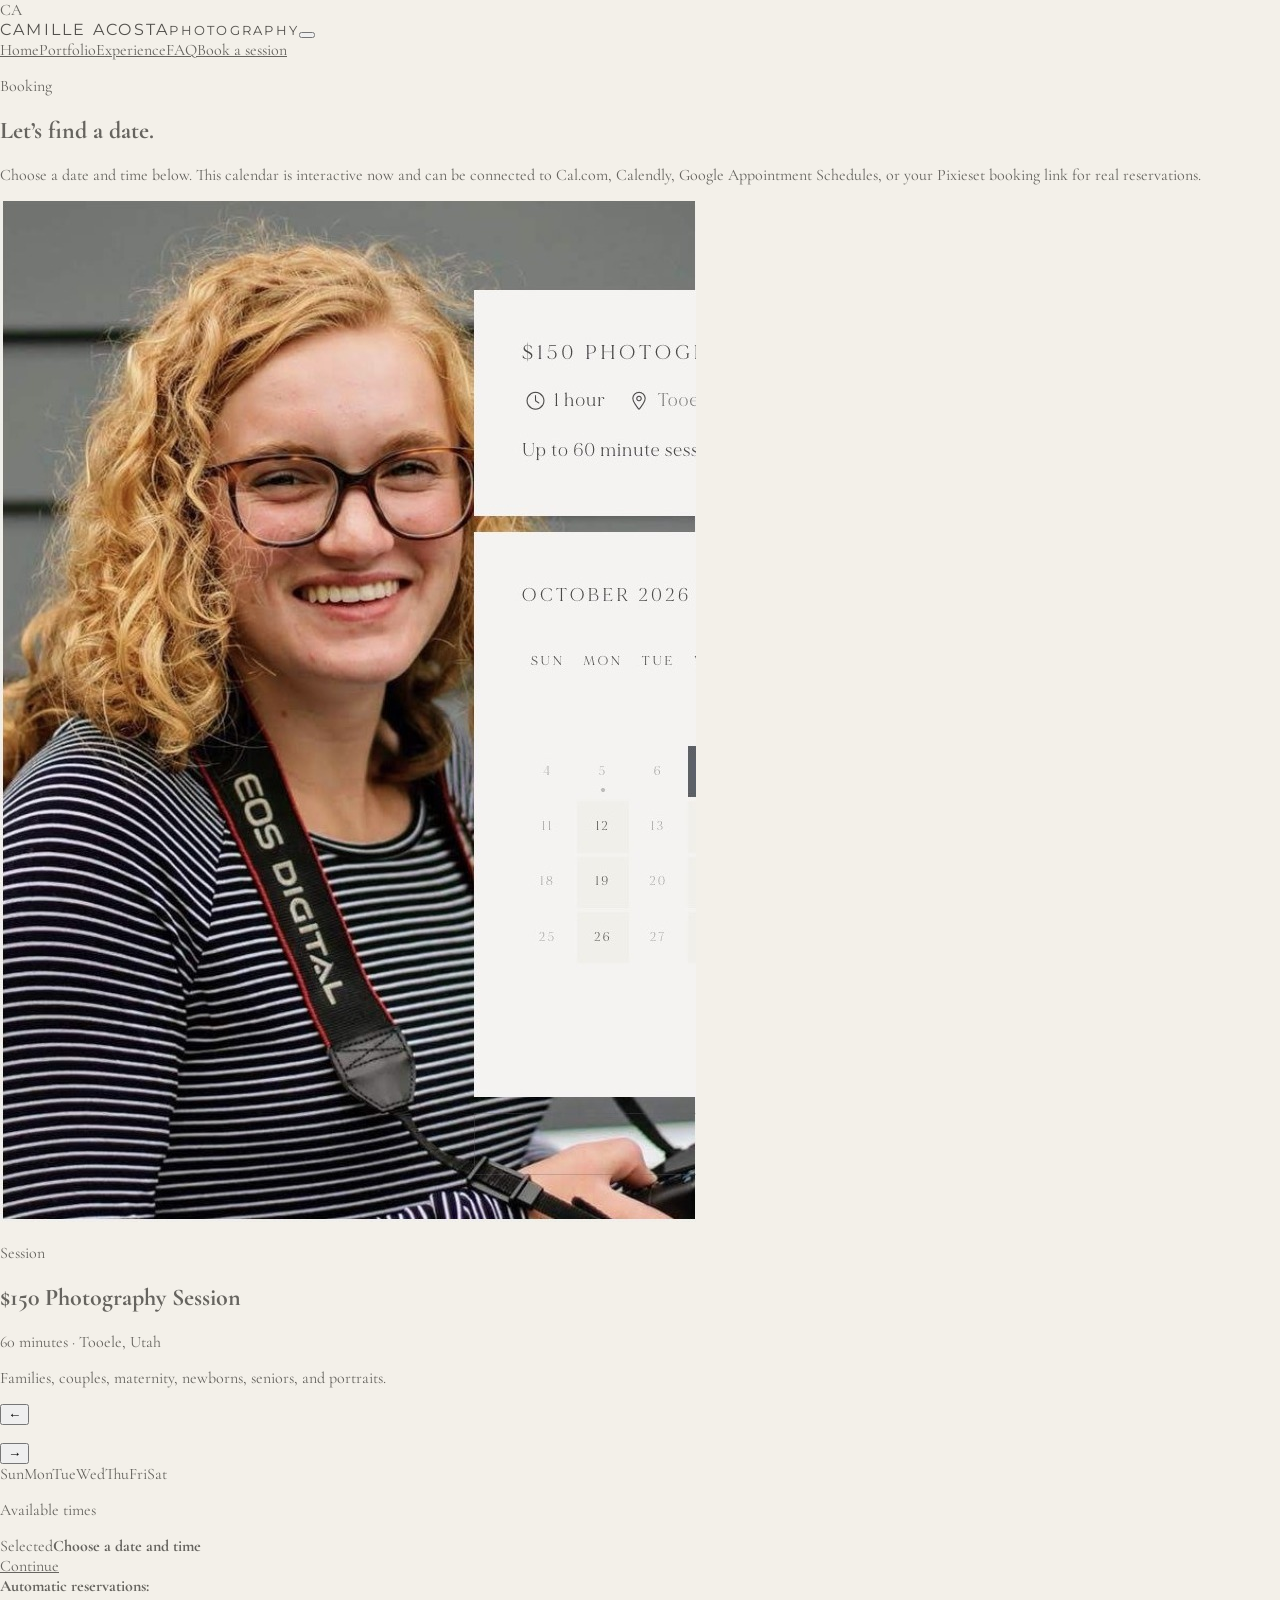
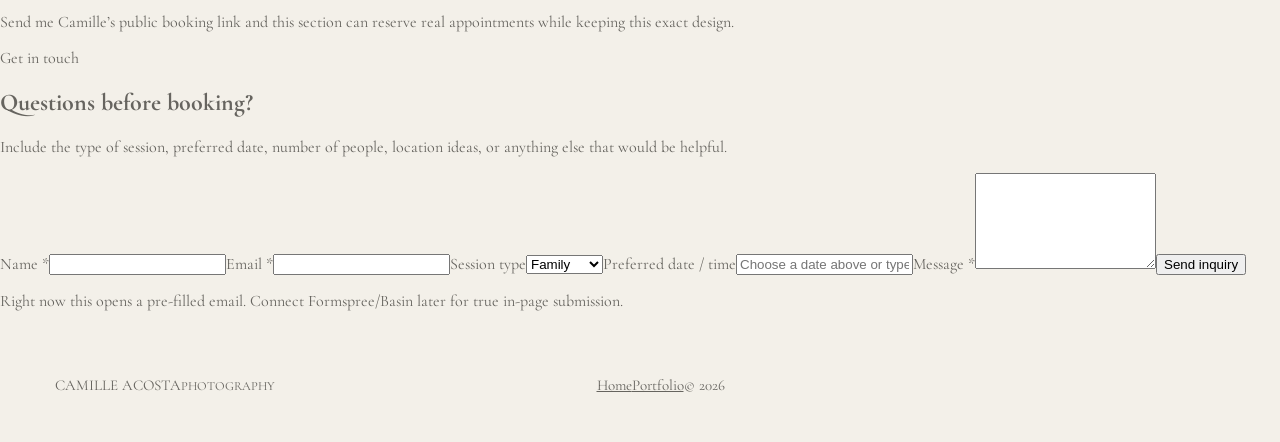
==== booking.html @ e85b81f2 "Add files via upload" ====
<!doctype html><html lang="en"><head><meta charset="utf-8"><meta name="viewport" content="width=device-width,initial-scale=1"><title>Book a Session | Camille Acosta Photography</title><link rel="preconnect" href="https://fonts.googleapis.com"><link rel="preconnect" href="https://fonts.gstatic.com" crossorigin><link href="https://fonts.googleapis.com/css2?family=Cormorant+Garamond:wght@400;500;600&family=Montserrat:wght@300;400;500&display=swap" rel="stylesheet"><link rel="stylesheet" href="styles.css"></head><body><div class="loader"><div>CA</div></div><header class="header"><a class="brand" href="index.html">CAMILLE ACOSTA<small>PHOTOGRAPHY</small></a><button class="menu"><i></i><i></i></button><nav><a href="index.html">Home</a><a href="portfolio.html">Portfolio</a><a href="index.html#experience">Experience</a><a href="index.html#faq">FAQ</a><a class="book-link active" href="booking.html">Book a session</a></nav></header>
<main><section class="booking-head section"><div class="reveal"><p class="eyebrow">Booking</p><h1>Let’s find a date.</h1><p class="lede">Choose a date and time below. This calendar is interactive now and can be connected to Cal.com, Calendly, Google Appointment Schedules, or your Pixieset booking link for real reservations.</p></div><img loading="lazy" decoding="async" class="reveal" src="assets/camille-portrait.jpg" alt="Camille Acosta"></section>
<section class="booking section"><aside class="session reveal"><p class="eyebrow">Session</p><h2>$150 Photography Session</h2><p class="mini">60 minutes · Tooele, Utah</p><p>Families, couples, maternity, newborns, seniors, and portraits.</p></aside><div class="calendar reveal"><div class="cal-head"><button id="prevMonth">←</button><h3 id="monthLabel"></h3><button id="nextMonth">→</button></div><div class="week"><span>Sun</span><span>Mon</span><span>Tue</span><span>Wed</span><span>Thu</span><span>Fri</span><span>Sat</span></div><div id="calendarGrid" class="days"></div><div class="times"><p class="eyebrow">Available times</p><div id="timeButtons"></div></div><div class="selection"><span>Selected</span><strong id="selectedDateText">Choose a date and time</strong></div><a id="requestButton" class="btn dark disabled" href="#contact">Continue</a><div class="calendar-note"><strong>Automatic reservations:</strong><p>Send me Camille’s public booking link and this section can reserve real appointments while keeping this exact design.</p></div></div></section>
<section id="contact" class="contact section"><div class="contact-copy reveal"><p class="eyebrow">Get in touch</p><h2>Questions before booking?</h2><p>Include the type of session, preferred date, number of people, location ideas, or anything else that would be helpful.</p></div><form id="contactForm" class="contact-form reveal"><label>Name *</label><input name="name" required><label>Email *</label><input type="email" name="email" required><label>Session type</label><select name="session"><option>Family</option><option>Couples</option><option>Maternity</option><option>Newborn</option><option>Senior</option><option>Portrait</option><option>Other</option></select><label>Preferred date / time</label><input id="preferredDate" name="preferred-date" placeholder="Choose a date above or type one here"><label>Message *</label><textarea name="message" rows="6" required></textarea><button class="btn dark" type="submit">Send inquiry</button><p class="form-note">Right now this opens a pre-filled email. Connect Formspree/Basin later for true in-page submission.</p></form></section></main><footer><div>CAMILLE ACOSTA<small>PHOTOGRAPHY</small></div><div><a href="index.html">Home</a><a href="portfolio.html">Portfolio</a></div><div>© 2026</div></footer><script src="script.js"></script></body></html>
---- styles.css ----
:root{
  --cream:#f3f0e9;
  --paper:#f6f3ed;
  --text:#66645f;
  --dark:#55534f;
  --line:#d5d1c8;
  --accent:#6d6e6f;
}
*{box-sizing:border-box}
html{scroll-behavior:smooth}
body{
  margin:0;
  background:var(--cream);
  color:var(--text);
  font-family:"Cormorant Garamond", Georgia, serif;
  font-weight:400;
}
a{color:inherit}
.brand-header{
  height:135px;
  display:flex;
  align-items:flex-start;
  justify-content:center;
  padding-top:30px;
  background:var(--cream);
}
.brand{
  text-align:center;
  color:#53514d;
  text-decoration:none;
  font-family:"Montserrat", sans-serif;
  font-weight:400;
  letter-spacing:.14em;
  font-size:16px;
  line-height:1.16;
}
.hero{
  min-height:1080px;
  padding:8px 30px 90px;
  text-align:center;
}
.hero-copy h1{
  margin:0;
  color:#595854;
  font-size:60px;
  line-height:.98;
  letter-spacing:.025em;
  font-weight:400;
}
.location{
  margin:43px 0 72px;
  font-family:"Montserrat", sans-serif;
  font-size:12px;
  letter-spacing:.28em;
}
.photo-collage{
  width:min(1400px,94vw);
  height:520px;
  margin:0 auto;
  display:grid;
  grid-template-columns: .72fr 1.22fr 1.44fr 1.22fr .72fr;
  gap:14px;
  align-items:center;
}
.photo-collage img{
  width:100%;
  display:block;
  object-fit:cover;
}
.g1,.g7{height:255px}
.g4{height:520px}
.stack{
  display:grid;
  gap:14px;
}
.stack img{height:245px}
.s2 img:first-child{height:175px}
.s2 img:last-child{height:315px}
.intro-text{
  width:min(850px,86vw);
  margin:58px auto 0;
  font-size:19px;
  line-height:1.45;
}
.booking-section{
  min-height:920px;
  display:flex;
  align-items:center;
  justify-content:center;
  padding:90px 40px;
}
.booking-wrap{
  position:relative;
  width:min(1390px,94vw);
  min-height:760px;
}
.portrait{
  width:445px;
  height:720px;
  object-fit:cover;
  display:block;
}
.booking-panel{
  position:absolute;
  left:392px;
  top:80px;
  width:min(880px,calc(100% - 370px));
}
.session-card,.calendar-card{
  background:rgba(248,246,241,.97);
  border:1px solid rgba(213,209,200,.45);
}
.session-card{
  padding:28px 44px 24px;
  margin-bottom:14px;
}
.session-card h2{
  margin:0 0 17px;
  font-size:21px;
  font-family:"Montserrat", sans-serif;
  font-weight:300;
  letter-spacing:.16em;
  color:#76736d;
}
.meta{
  display:flex;
  gap:26px;
  font-size:14px;
}
.session-card p{
  font-size:17px;
  margin:20px 0 0;
}
.calendar-card{
  padding:35px 28px 15px;
}
.calendar-head{
  display:grid;
  grid-template-columns:1fr auto 1.35fr;
  align-items:center;
  gap:25px;
  padding:0 12px 26px;
  font-family:"Montserrat", sans-serif;
  letter-spacing:.15em;
  font-size:14px;
}
.calendar-body{
  display:grid;
  grid-template-columns:1.12fr .9fr;
  gap:36px;
  padding:0 12px 22px;
}
.weekday-row,.days{
  display:grid;
  grid-template-columns:repeat(7,1fr);
  text-align:center;
}
.weekday-row{
  font-family:"Montserrat", sans-serif;
  font-size:9px;
  letter-spacing:.12em;
  margin-bottom:10px;
}
.days button{
  height:43px;
  border:0;
  background:transparent;
  color:#8d8a84;
  font-family:inherit;
}
.days button.selected{
  background:#737474;
  color:white;
}
.times label{
  font-family:"Montserrat",sans-serif;
  font-size:9px;
  display:block;
  margin:2px 0 14px;
}
.time-buttons{display:flex;gap:12px;flex-wrap:wrap}
.time-buttons button,.continue{
  background:transparent;
  border:1px solid #d0cdc6;
  color:#77736e;
  height:44px;
  padding:0 22px;
  font-family:"Montserrat",sans-serif;
  font-size:10px;
  letter-spacing:.08em;
}
.time-buttons button.active{
  border-color:#737474;
  background:#737474;
  color:white;
}
.request{
  text-align:center;
  margin:8px 0 30px;
  font-size:14px;
}
.request a{text-decoration:none}
.continue{
  width:100%;
  height:54px;
  letter-spacing:.15em;
}
.faq-section{
  padding:90px 40px 120px;
}
.faq-section h2{
  text-align:center;
  font-size:35px;
  font-weight:400;
  margin:0 0 70px;
  color:#5e5b56;
}
.accordion{
  width:min(1060px,88vw);
  margin:auto;
  border:1px solid #cbc8c0;
}
details{border-bottom:1px solid #cbc8c0}
details:last-child{border-bottom:none}
summary{
  list-style:none;
  cursor:pointer;
  padding:24px 8px;
  font-family:"Montserrat",sans-serif;
  letter-spacing:.18em;
  font-size:16px;
  color:#6b6964;
  position:relative;
}
summary::-webkit-details-marker{display:none}
summary:after{
  content:"⌄";
  position:absolute;
  right:14px;
  top:21px;
  font-size:16px;
  letter-spacing:0;
}
details[open] summary:after{content:"⌃"}
details p{
  margin:-8px 8px 28px;
  max-width:990px;
  line-height:1.6;
  font-size:17px;
}
.contact-section{
  min-height:775px;
  display:grid;
  place-items:center;
  padding:70px 20px;
  background:
    linear-gradient(rgba(248,247,244,.45),rgba(248,247,244,.45)),
    url("assets/silk-bg.jpg") center/cover no-repeat;
}
.contact-card{
  width:min(810px,86vw);
  background:rgba(244,241,234,.96);
  padding:58px 105px 46px;
}
.contact-card h2{
  margin:0 0 38px;
  text-align:center;
  font-size:35px;
  font-weight:400;
}
.contact-card form{
  border:1px solid #cbc8c0;
  padding:35px 34px 28px;
  text-align:center;
}
.contact-card label{
  display:block;
  font-family:"Montserrat",sans-serif;
  font-size:9px;
  letter-spacing:.20em;
  margin-bottom:12px;
}
.contact-card input,.contact-card textarea{
  width:100%;
  border:0;
  border-bottom:1px solid #d1cec7;
  background:transparent;
  margin-bottom:37px;
  font:inherit;
  color:var(--dark);
  outline:none;
}
.contact-card textarea{resize:vertical}
.contact-card button{
  background:transparent;
  border:1px solid #8a8781;
  padding:16px 35px;
  font-family:"Montserrat",sans-serif;
  font-size:10px;
  letter-spacing:.18em;
  color:#686560;
}
footer{
  height:115px;
  display:grid;
  grid-template-columns:1fr auto 1fr;
  align-items:center;
  padding:0 55px;
  font-size:15px;
}
.socials{display:flex;gap:26px}
.socials a{text-decoration:none;font-family:Arial,sans-serif;font-size:14px}
.top{justify-self:end;text-decoration:none;font-size:30px}
@media(max-width:900px){
  .brand-header{height:110px}
  .hero{min-height:auto;padding-bottom:70px}
  .hero-copy h1{font-size:42px}
  .location{margin:30px 0 45px}
  .photo-collage{
    height:auto;
    grid-template-columns:repeat(2,1fr);
    gap:10px;
  }
  .photo-collage .g4{grid-row:span 2;height:510px}
  .g1,.g7{height:220px}
  .stack img,.s2 img:first-child,.s2 img:last-child{height:220px}
  .booking-section{padding:50px 18px}
  .booking-wrap{min-height:auto}
  .portrait{width:100%;height:620px}
  .booking-panel{
    position:relative;
    left:auto;top:auto;
    width:94%;
    margin:-80px auto 0;
  }
  .calendar-head{grid-template-columns:1fr auto}
  .calendar-head span:last-child{grid-column:1/-1}
  .calendar-body{grid-template-columns:1fr}
  .contact-card{padding:40px 24px}
}
@media(max-width:560px){
  .hero-copy h1{font-size:34px}
  .photo-collage{grid-template-columns:1fr 1fr}
  .photo-collage .g4{height:420px}
  .intro-text{font-size:17px}
  .portrait{height:520px}
  .booking-panel{width:100%;margin-top:-35px}
  .session-card{padding:24px}
  .calendar-card{padding:26px 15px 15px}
  .calendar-head{font-size:11px;gap:10px}
  summary{font-size:12px}
  .contact-card form{padding:25px 20px}
  footer{padding:0 20px;font-size:12px}
}
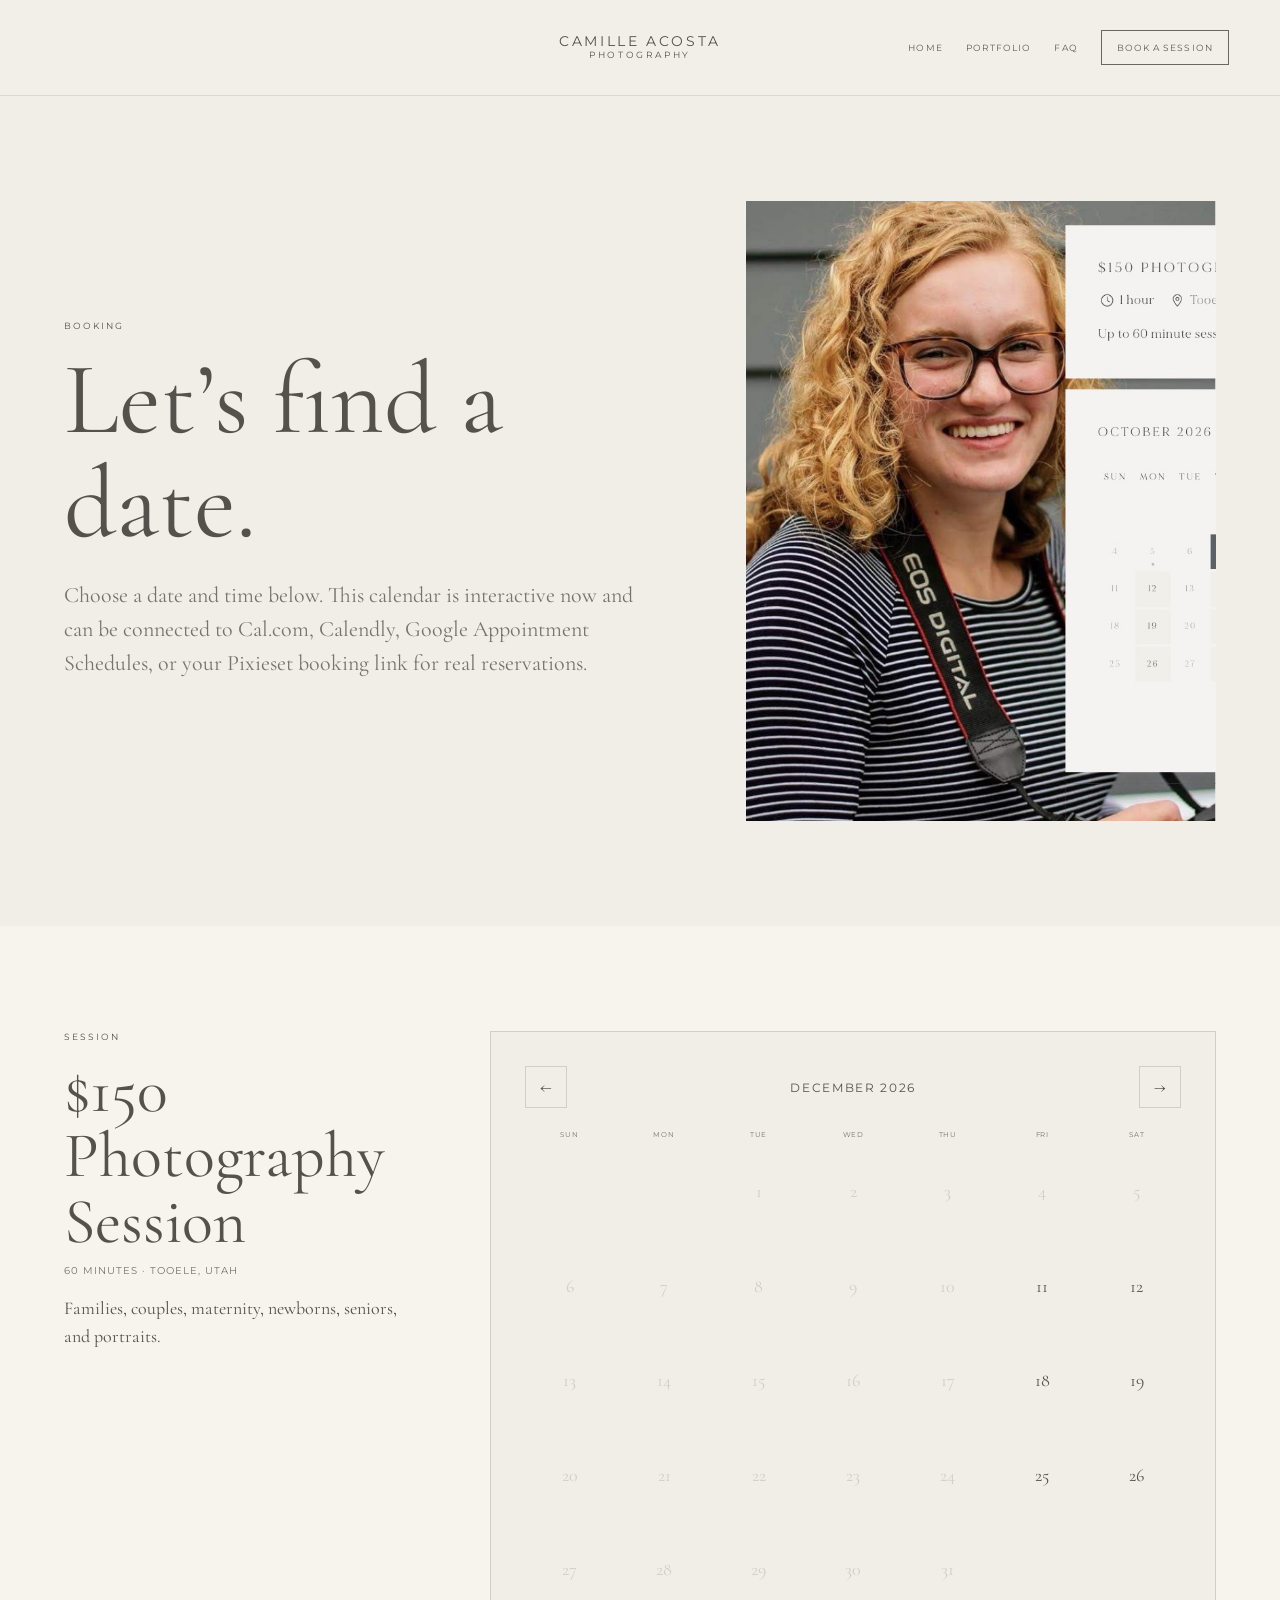
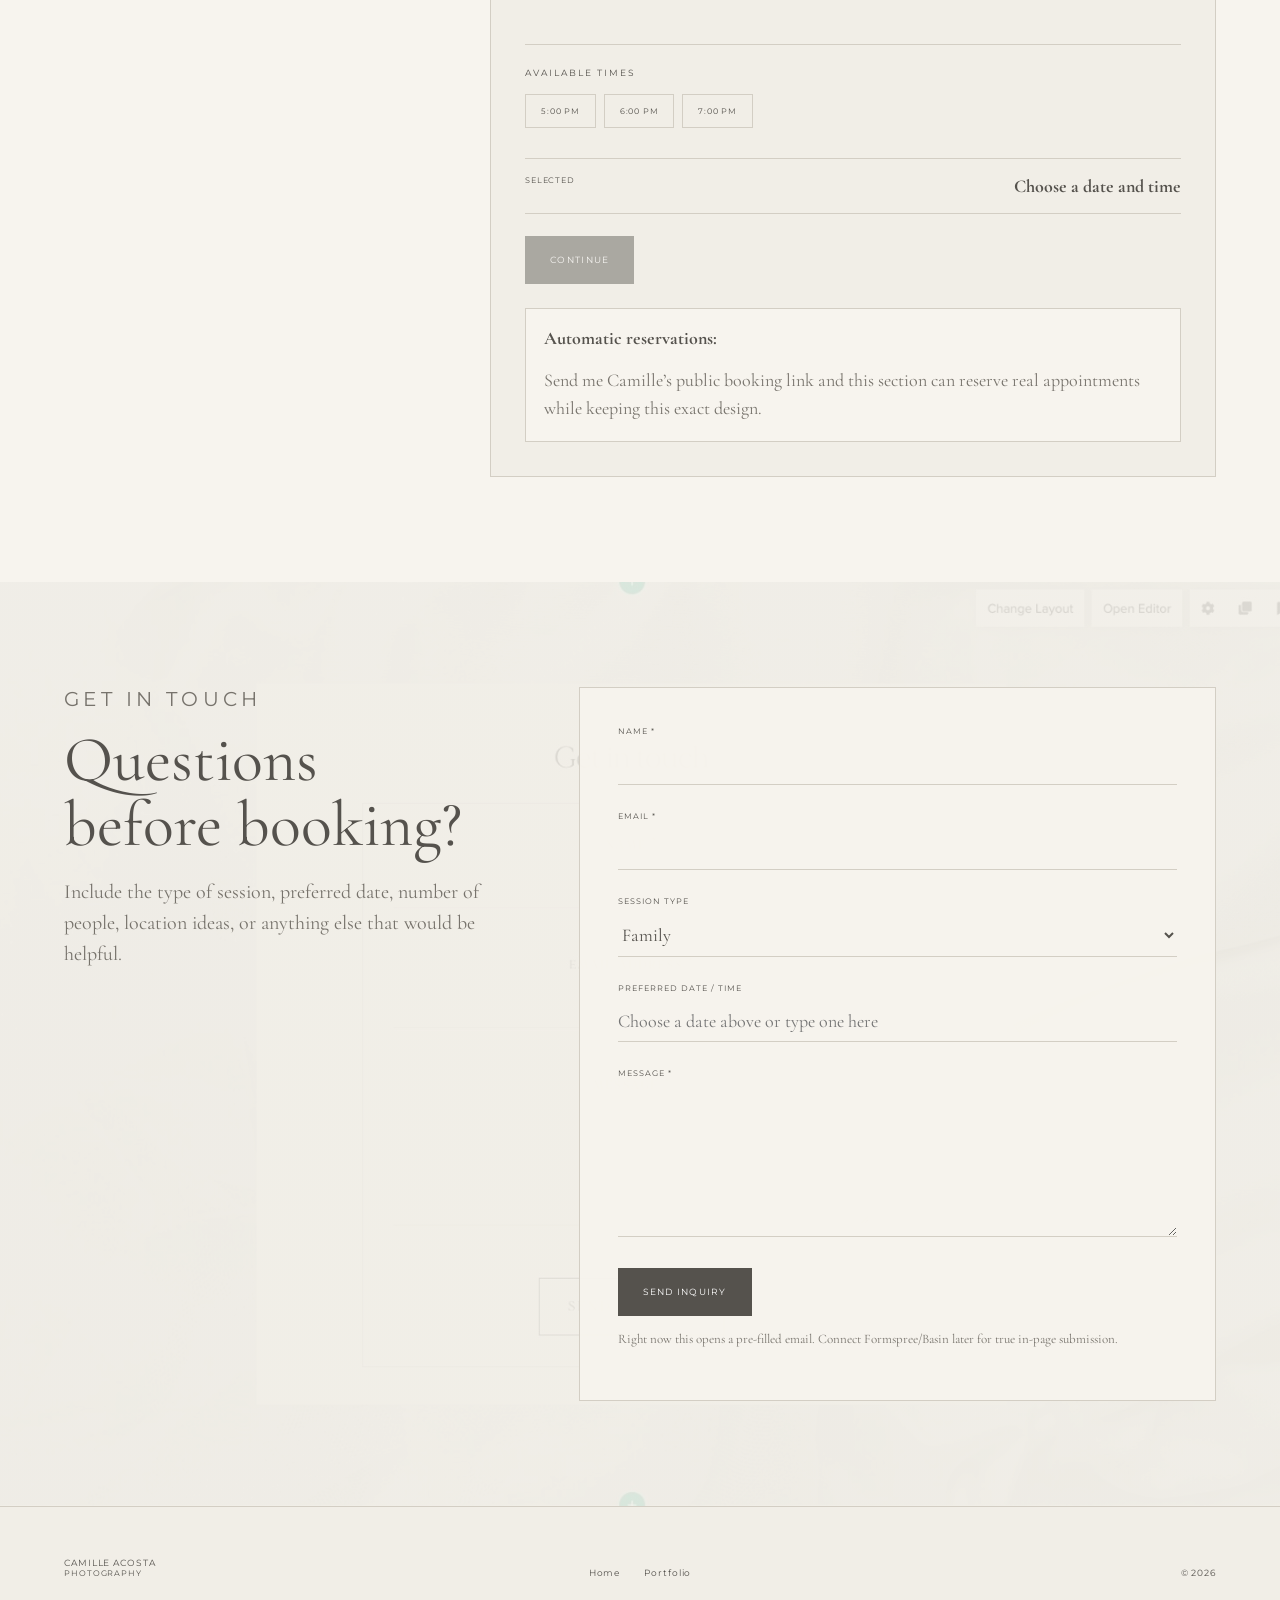
==== commit 69297b08: "Add files via upload" ====
--- a/booking.html
+++ b/booking.html
@@ -1,4 +1,20 @@
-<!doctype html><html lang="en"><head><meta charset="utf-8"><meta name="viewport" content="width=device-width,initial-scale=1"><title>Book a Session | Camille Acosta Photography</title><link rel="preconnect" href="https://fonts.googleapis.com"><link rel="preconnect" href="https://fonts.gstatic.com" crossorigin><link href="https://fonts.googleapis.com/css2?family=Cormorant+Garamond:wght@400;500;600&family=Montserrat:wght@300;400;500&display=swap" rel="stylesheet"><link rel="stylesheet" href="styles.css"></head><body><div class="loader"><div>CA</div></div><header class="header"><a class="brand" href="index.html">CAMILLE ACOSTA<small>PHOTOGRAPHY</small></a><button class="menu"><i></i><i></i></button><nav><a href="index.html">Home</a><a href="portfolio.html">Portfolio</a><a href="index.html#experience">Experience</a><a href="index.html#faq">FAQ</a><a class="book-link active" href="booking.html">Book a session</a></nav></header>
+<!doctype html><html lang="en"><head><meta charset="utf-8"><meta name="viewport" content="width=device-width, initial-scale=1, viewport-fit=cover"><title>Book a Session | Camille Acosta Photography</title><link rel="preconnect" href="https://fonts.googleapis.com"><link rel="preconnect" href="https://fonts.gstatic.com" crossorigin><link href="https://fonts.googleapis.com/css2?family=Cormorant+Garamond:wght@400;500;600&family=Montserrat:wght@300;400;500&display=swap" rel="stylesheet"><link rel="stylesheet" href="site-v2.css"></head><body></div><header class="unified-header">
+  <a class="unified-brand" href="index.html">
+    <span>CAMILLE ACOSTA</span>
+    <small>PHOTOGRAPHY</small>
+  </a>
+
+  <button class="unified-menu" type="button" aria-label="Open navigation" aria-expanded="false">
+    <span></span><span></span><span></span>
+  </button>
+
+  <nav class="unified-nav" aria-label="Main navigation">
+    <a href="index.html" data-page="home">Home</a>
+    <a href="portfolio.html" data-page="portfolio">Portfolio</a>
+    <a href="index.html#faq">FAQ</a>
+    <a href="booking.html" data-page="booking" class="unified-book">Book a Session</a>
+  </nav>
+</header>
 <main><section class="booking-head section"><div class="reveal"><p class="eyebrow">Booking</p><h1>Let’s find a date.</h1><p class="lede">Choose a date and time below. This calendar is interactive now and can be connected to Cal.com, Calendly, Google Appointment Schedules, or your Pixieset booking link for real reservations.</p></div><img loading="lazy" decoding="async" class="reveal" src="assets/camille-portrait.jpg" alt="Camille Acosta"></section>
 <section class="booking section"><aside class="session reveal"><p class="eyebrow">Session</p><h2>$150 Photography Session</h2><p class="mini">60 minutes · Tooele, Utah</p><p>Families, couples, maternity, newborns, seniors, and portraits.</p></aside><div class="calendar reveal"><div class="cal-head"><button id="prevMonth">←</button><h3 id="monthLabel"></h3><button id="nextMonth">→</button></div><div class="week"><span>Sun</span><span>Mon</span><span>Tue</span><span>Wed</span><span>Thu</span><span>Fri</span><span>Sat</span></div><div id="calendarGrid" class="days"></div><div class="times"><p class="eyebrow">Available times</p><div id="timeButtons"></div></div><div class="selection"><span>Selected</span><strong id="selectedDateText">Choose a date and time</strong></div><a id="requestButton" class="btn dark disabled" href="#contact">Continue</a><div class="calendar-note"><strong>Automatic reservations:</strong><p>Send me Camille’s public booking link and this section can reserve real appointments while keeping this exact design.</p></div></div></section>
-<section id="contact" class="contact section"><div class="contact-copy reveal"><p class="eyebrow">Get in touch</p><h2>Questions before booking?</h2><p>Include the type of session, preferred date, number of people, location ideas, or anything else that would be helpful.</p></div><form id="contactForm" class="contact-form reveal"><label>Name *</label><input name="name" required><label>Email *</label><input type="email" name="email" required><label>Session type</label><select name="session"><option>Family</option><option>Couples</option><option>Maternity</option><option>Newborn</option><option>Senior</option><option>Portrait</option><option>Other</option></select><label>Preferred date / time</label><input id="preferredDate" name="preferred-date" placeholder="Choose a date above or type one here"><label>Message *</label><textarea name="message" rows="6" required></textarea><button class="btn dark" type="submit">Send inquiry</button><p class="form-note">Right now this opens a pre-filled email. Connect Formspree/Basin later for true in-page submission.</p></form></section></main><footer><div>CAMILLE ACOSTA<small>PHOTOGRAPHY</small></div><div><a href="index.html">Home</a><a href="portfolio.html">Portfolio</a></div><div>© 2026</div></footer><script src="script.js"></script></body></html>
+<section id="contact" class="contact section"><div class="contact-copy reveal"><p class="eyebrow">Get in touch</p><h2>Questions before booking?</h2><p>Include the type of session, preferred date, number of people, location ideas, or anything else that would be helpful.</p></div><form id="contactForm" class="contact-form reveal"><label>Name *</label><input name="name" required><label>Email *</label><input type="email" name="email" required><label>Session type</label><select name="session"><option>Family</option><option>Couples</option><option>Maternity</option><option>Newborn</option><option>Senior</option><option>Portrait</option><option>Other</option></select><label>Preferred date / time</label><input id="preferredDate" name="preferred-date" placeholder="Choose a date above or type one here"><label>Message *</label><textarea name="message" rows="6" required></textarea><button class="btn dark" type="submit">Send inquiry</button><p class="form-note">Right now this opens a pre-filled email. Connect Formspree/Basin later for true in-page submission.</p></form></section></main><footer><div>CAMILLE ACOSTA<small>PHOTOGRAPHY</small></div><div><a href="index.html">Home</a><a href="portfolio.html">Portfolio</a></div><div>© 2026</div></footer><script src="site-v2.js"></script></body></html>
--- a/site-v2.css
+++ b/site-v2.css
@@ -0,0 +1,1847 @@
+:root{--cream:#f1eee7;--paper:#f7f4ee;--ink:#55524d;--muted:#77736c;--line:#d3cec4;--dark:#3f3c37;--white:#fffdf9}*{box-sizing:border-box}html{scroll-behavior:smooth}body{margin:0;background:var(--cream);color:var(--ink);font-family:"Cormorant Garamond",serif;font-size:18px;overflow-x:hidden}a{color:inherit}img{display:block;width:100%}button,input,textarea,select{font:inherit;color:inherit}.loader{position:fixed;inset:0;z-index:9999;display:grid;place-items:center;background:var(--cream);transition:.55s}.loader.hide{opacity:0;visibility:hidden}.loader div{width:74px;height:74px;border:1px solid var(--ink);border-radius:50%;display:grid;place-items:center;font:12px Montserrat;letter-spacing:.15em;animation:pulse 1.3s infinite}@keyframes pulse{50%{transform:scale(1.08);opacity:.4}}.header{position:sticky;top:0;z-index:100;height:100px;display:flex;align-items:center;justify-content:space-between;padding:0 clamp(20px,5vw,76px);background:rgba(241,238,231,.88);backdrop-filter:blur(18px);border-bottom:1px solid rgba(211,206,196,.55);transition:.3s}.header.scrolled{height:80px;background:rgba(247,244,238,.96)}.brand{display:flex;flex-direction:column;text-decoration:none;font:13px Montserrat;letter-spacing:.14em}.brand small{font-size:9px}.header nav{display:flex;gap:28px;align-items:center;font:10px Montserrat;letter-spacing:.1em;text-transform:uppercase}.header nav a{text-decoration:none;position:relative}.header nav a:not(.book-link):after{content:"";position:absolute;left:0;right:100%;bottom:-7px;height:1px;background:var(--ink);transition:.3s}.header nav a:hover:after,.header nav a.active:after{right:0}.book-link{border:1px solid var(--ink);padding:12px 16px}.book-link:hover{background:var(--ink);color:white}.menu{display:none;border:0;background:none;width:42px;height:42px;position:relative}.menu i{position:absolute;left:8px;width:26px;height:1px;background:var(--ink);transition:.3s}.menu i:first-child{top:16px}.menu i:last-child{top:25px}.menu.open i:first-child{transform:translateY(4.5px) rotate(45deg)}.menu.open i:last-child{transform:translateY(-4.5px) rotate(-45deg)}.section{padding:105px clamp(20px,5vw,76px)}.eyebrow{font:9px Montserrat;letter-spacing:.22em;text-transform:uppercase;margin:0 0 16px}h1,h2,h3{font-weight:400;line-height:1.02;margin:0}h1{font-size:clamp(4rem,8vw,8rem)}h2{font-size:clamp(2.7rem,5vw,4.8rem)}h3{font-size:1.7rem}p{line-height:1.55}.lede{font-size:22px;color:var(--muted);max-width:670px}.btn{display:inline-flex;min-height:48px;padding:0 24px;align-items:center;justify-content:center;border:1px solid var(--ink);background:transparent;text-decoration:none;font:9px Montserrat;letter-spacing:.14em;text-transform:uppercase;cursor:pointer;transition:.25s}.btn.dark{background:var(--ink);color:white}.btn:hover{transform:translateY(-2px);box-shadow:0 12px 28px rgba(40,35,30,.1)}.arrow-link{font:10px Montserrat;letter-spacing:.1em;text-transform:uppercase;text-decoration:none}.actions{display:flex;gap:24px;align-items:center;flex-wrap:wrap}.center{text-align:center}.hero{min-height:calc(100vh - 100px);display:grid;grid-template-columns:.9fr 1.1fr;gap:4vw;align-items:center}.hero-copy h1{font-size:clamp(4rem,7vw,8.2rem);line-height:.9}.hero-copy .lede{margin:26px 0 34px}.collage{height:660px;position:relative}.collage figure{position:absolute;margin:0;overflow:hidden;box-shadow:0 20px 60px rgba(45,40,35,.12)}.collage img{height:100%;object-fit:cover;transition:.7s}.collage figure:hover img{transform:scale(1.04)}.c1{width:28%;height:38%;left:0;top:36%}.c2{width:31%;height:47%;left:23%;top:6%}.c3{width:34%;height:68%;left:46%;top:17%}.c4{width:29%;height:34%;right:0;top:2%}.c5{width:28%;height:40%;right:0;bottom:0}.ticker{overflow:hidden;border-block:1px solid var(--line);padding:17px 0}.ticker div{display:flex;width:max-content;animation:scroll 26s linear infinite;font:9px Montserrat;letter-spacing:.2em}.ticker span{padding-right:30px}@keyframes scroll{to{transform:translateX(-50%)}}.about{display:grid;grid-template-columns:.45fr 1fr .9fr;gap:6vw;align-items:start}.about-kicker{font:9px Montserrat;letter-spacing:.18em;text-transform:uppercase;margin-top:12px}.about-copy p{font-size:21px;color:var(--muted)}.about-photo{position:relative}.about-photo img{height:650px;object-fit:cover}.about-photo span{position:absolute;right:-20px;bottom:26px;background:var(--paper);border:1px solid var(--line);padding:16px 20px;font:8px Montserrat;line-height:1.7;letter-spacing:.11em;text-transform:uppercase}.heading{max-width:800px;margin-bottom:50px}.work-grid{display:grid;grid-template-columns:1.3fr .7fr;grid-template-rows:320px 320px;gap:16px}.tile{position:relative;overflow:hidden}.tile.big{grid-row:1/3}.tile img{height:100%;object-fit:cover;transition:.7s}.tile:hover img{transform:scale(1.04)}.tile b{position:absolute;left:20px;bottom:18px;color:white;font-weight:400;font-size:24px;text-shadow:0 2px 10px #000}.experience{background:var(--paper)}.steps{display:grid;grid-template-columns:repeat(4,1fr);border-block:1px solid var(--line)}.steps article{padding:34px 28px;border-right:1px solid var(--line)}.steps article:last-child{border-right:0}.steps span{font:8px Montserrat;letter-spacing:.12em}.steps h3{margin:34px 0 14px}.steps p{font-size:16px;color:var(--muted)}.price{display:grid;grid-template-columns:1fr 1fr;gap:7vw;align-items:center}.price-photo img{height:700px;object-fit:cover}.price-copy{max-width:560px}.mini{font:10px Montserrat;letter-spacing:.1em;text-transform:uppercase;color:var(--muted)}.price ul{list-style:none;padding:0;margin:30px 0;border-top:1px solid var(--line)}.price li{padding:14px 0;border-bottom:1px solid var(--line)}.quotes{background:var(--dark);color:white}.slider{display:grid;grid-template-columns:auto 1fr auto;gap:24px;align-items:center;max-width:1050px;margin:auto}.slider button{width:46px;height:46px;border:1px solid #ffffff66;background:none;color:white;border-radius:50%;cursor:pointer}.quote{display:none;text-align:center;margin:0;font-size:clamp(2rem,4vw,3.8rem);line-height:1.08}.quote.active{display:block;animation:fade .4s}.quote cite{display:block;margin-top:24px;font:8px Montserrat;letter-spacing:.15em;text-transform:uppercase;font-style:normal}@keyframes fade{from{opacity:0;transform:translateY(8px)}}.accordion{max-width:1050px;margin:auto;border-top:1px solid var(--line)}details{border-bottom:1px solid var(--line)}summary{list-style:none;padding:24px 0;display:flex;justify-content:space-between;cursor:pointer;font:11px Montserrat;letter-spacing:.12em;text-transform:uppercase}summary::-webkit-details-marker{display:none}summary b{font-size:20px;font-weight:300;transition:.25s}details[open] summary b{transform:rotate(45deg)}details p{max-width:800px;color:var(--muted);margin:0 0 26px}.cta{text-align:center}.cta .actions{justify-content:center;margin-top:30px}footer{display:grid;grid-template-columns:1fr auto 1fr;gap:30px;align-items:end;padding:50px clamp(20px,5vw,76px);border-top:1px solid var(--line);font:9px Montserrat;letter-spacing:.1em}footer>div:first-child{display:flex;flex-direction:column}footer small{font-size:8px}footer>div:nth-child(2){display:flex;gap:24px}footer a{text-decoration:none}footer>div:last-child{text-align:right}.portfolio-head{padding-top:130px;padding-bottom:55px}.portfolio-head h1{max-width:980px}.filters{display:flex;gap:10px;padding:0 clamp(20px,5vw,76px) 16px}.filter{border:1px solid var(--line);background:transparent;padding:10px 15px;font:8px Montserrat;letter-spacing:.12em;text-transform:uppercase;cursor:pointer}.filter.active,.filter:hover{background:var(--ink);color:white}.gallery{padding-top:16px;display:grid;grid-template-columns:repeat(4,1fr);grid-auto-rows:230px;gap:14px}.gallery-item{padding:0;border:0;background:none;overflow:hidden;cursor:zoom-in}.gallery-item img{height:100%;object-fit:cover;transition:.6s}.gallery-item:hover img{transform:scale(1.04)}.gallery-item.tall{grid-row:span 2}.gallery-item.wide{grid-column:span 2}.gallery-item.hidden{display:none}.lightbox{position:fixed;inset:0;z-index:999;background:#161412f2;display:none;align-items:center;justify-content:center}.lightbox.open{display:flex}.lightbox img{max-width:84vw;max-height:84vh;width:auto}.lightbox button{position:absolute;border:0;background:none;color:white;font-size:32px;cursor:pointer}.close{right:28px;top:22px}.lbprev{left:28px}.lbnext{right:28px}.booking-head{display:grid;grid-template-columns:1fr .8fr;gap:7vw;align-items:center}.booking-head img{height:620px;object-fit:cover}.booking{display:grid;grid-template-columns:.65fr 1.35fr;gap:6vw;background:var(--paper);align-items:start}.session{position:sticky;top:110px}.calendar{background:var(--cream);border:1px solid var(--line);padding:34px}.cal-head{display:flex;justify-content:space-between;align-items:center;margin-bottom:22px}.cal-head button{width:42px;height:42px;border:1px solid var(--line);background:none;cursor:pointer}.cal-head h3{font:12px Montserrat;letter-spacing:.14em;text-transform:uppercase}.week,.days{display:grid;grid-template-columns:repeat(7,1fr);gap:6px}.week span{text-align:center;font:7px Montserrat;letter-spacing:.1em;text-transform:uppercase;color:var(--muted)}.days{margin-top:8px}.day{aspect-ratio:1;border:1px solid transparent;background:none;cursor:pointer}.day:hover:not(.muted){border-color:var(--ink)}.day.muted{opacity:.2;cursor:default}.day.selected{background:var(--ink);color:white}.times{margin-top:30px;padding-top:22px;border-top:1px solid var(--line)}.time-btn{border:1px solid var(--line);background:none;padding:11px 15px;margin:0 8px 8px 0;font:8px Montserrat;letter-spacing:.1em;cursor:pointer}.time-btn.active{background:var(--ink);color:white}.selection{display:flex;justify-content:space-between;gap:20px;border-block:1px solid var(--line);padding:16px 0;margin:22px 0}.selection span{font:8px Montserrat;letter-spacing:.1em;text-transform:uppercase}.disabled{opacity:.45;pointer-events:none}.calendar-note{margin-top:24px;padding:18px;background:var(--paper);border:1px solid var(--line)}.calendar-note p{color:var(--muted);margin-bottom:0}.contact{display:grid;grid-template-columns:.8fr 1.2fr;gap:7vw;background:linear-gradient(#f1eee7dd,#f1eee7dd),url("assets/silk-bg.jpg") center/cover}.contact-copy p{font-size:20px;color:var(--muted)}.contact-form{background:#f7f4eef2;border:1px solid var(--line);padding:38px}.contact-form label{display:block;font:8px Montserrat;letter-spacing:.13em;text-transform:uppercase;margin-bottom:8px}.contact-form input,.contact-form textarea,.contact-form select{width:100%;border:0;border-bottom:1px solid var(--line);background:transparent;padding:9px 0;margin-bottom:26px;outline:none}.form-note{font-size:13px;color:var(--muted)}.reveal{opacity:0;transform:translateY(24px);transition:.8s}.reveal.visible{opacity:1;transform:none}@media(max-width:950px){.menu{display:block;z-index:120}.header nav{position:fixed;inset:0;z-index:110;background:var(--cream);flex-direction:column;justify-content:center;transform:translateY(-105%);transition:.4s;font-size:13px}.header nav.open{transform:none}.hero{grid-template-columns:1fr}.collage{height:570px}.about{grid-template-columns:1fr 1fr}.about-kicker{grid-column:1/-1}.steps{grid-template-columns:1fr 1fr}.steps article:nth-child(2){border-right:0}.steps article:nth-child(-n+2){border-bottom:1px solid var(--line)}.price,.booking-head,.booking,.contact{grid-template-columns:1fr}.session{position:static}.price-photo img,.booking-head img{height:540px}.gallery{grid-template-columns:repeat(2,1fr)}}@media(max-width:620px){.section{padding:75px 18px}.header{height:80px}.hero-copy h1{font-size:3.9rem}.collage{height:450px}.c1{width:40%;height:34%}.c2{width:43%;height:42%}.c3{width:44%;height:54%;left:38%}.c4{width:35%;height:28%}.c5{width:35%;height:31%}.about{grid-template-columns:1fr}.about-photo img{height:500px}.work-grid{grid-template-columns:1fr;grid-template-rows:380px 260px 260px}.tile.big{grid-row:auto}.steps{grid-template-columns:1fr}.steps article{border-right:0;border-bottom:1px solid var(--line)}.slider{grid-template-columns:1fr}.slider button{display:none}footer{grid-template-columns:1fr;text-align:center}footer>div:nth-child(2){justify-content:center}footer>div:last-child{text-align:center}.filters{overflow:auto}.gallery{grid-template-columns:1fr;grid-auto-rows:340px}.gallery-item.tall,.gallery-item.wide{grid-row:auto;grid-column:auto}.calendar{padding:22px 12px}.week,.days{gap:2px}.selection{flex-direction:column}.contact-form{padding:26px 18px}}
+
+
+/* =========================================================
+   ULTIMATE MOBILE / TABLET PASS
+   ========================================================= */
+
+:root{
+  --safe-bottom: env(safe-area-inset-bottom, 0px);
+  --safe-top: env(safe-area-inset-top, 0px);
+}
+
+/* Better touch behavior */
+a, button, summary, .gallery-item, .photo-card, .filter, .time-btn, .day {
+  -webkit-tap-highlight-color: transparent;
+  touch-action: manipulation;
+}
+
+/* Prevent accidental tiny text scaling on iOS */
+html{
+  -webkit-text-size-adjust: 100%;
+}
+
+/* Mobile sticky booking CTA */
+.mobile-book-cta{
+  display:none;
+}
+
+/* Lightbox quality-of-life */
+.lightbox{
+  overscroll-behavior: contain;
+  touch-action: pan-y;
+}
+.lightbox img{
+  user-select:none;
+  -webkit-user-drag:none;
+}
+.lightbox-counter{
+  position:absolute;
+  left:50%;
+  bottom:calc(22px + var(--safe-bottom));
+  transform:translateX(-50%);
+  color:white;
+  font-family:"Montserrat",sans-serif;
+  font-size:9px;
+  letter-spacing:.14em;
+  text-transform:uppercase;
+  opacity:.8;
+}
+.lightbox-hint{
+  position:absolute;
+  left:50%;
+  top:24px;
+  transform:translateX(-50%);
+  color:white;
+  font-family:"Montserrat",sans-serif;
+  font-size:8px;
+  letter-spacing:.15em;
+  text-transform:uppercase;
+  opacity:.6;
+}
+
+/* Make interactive elements easier to hit */
+@media (pointer: coarse){
+  .button,
+  .nav-button,
+  .filter,
+  .time-btn,
+  .calendar-toolbar button,
+  .slider-arrow{
+    min-height:48px;
+  }
+
+  .nav-links a{
+    padding:10px 4px;
+  }
+
+  .accordion summary{
+    min-height:62px;
+  }
+
+  .day{
+    min-height:44px;
+  }
+}
+
+/* Tablet refinements */
+@media (max-width: 1100px){
+  .site-header{
+    padding-left:26px;
+    padding-right:26px;
+  }
+
+  .hero{
+    gap:26px;
+  }
+
+  .hero-sub{
+    font-size:20px;
+  }
+
+  .section{
+    padding-left:28px;
+    padding-right:28px;
+  }
+}
+
+/* Phones */
+@media (max-width: 700px){
+
+  body{
+    padding-bottom:calc(74px + var(--safe-bottom));
+  }
+
+  .site-header{
+    padding-top:var(--safe-top);
+    height:calc(76px + var(--safe-top));
+    padding-left:18px;
+    padding-right:18px;
+  }
+
+  .site-header.scrolled{
+    height:calc(70px + var(--safe-top));
+  }
+
+  .brand span{font-size:12px}
+  .brand small{font-size:8px}
+
+  .menu-toggle{
+    width:48px;
+    height:48px;
+  }
+
+  .nav-links{
+    padding:calc(90px + var(--safe-top)) 24px calc(110px + var(--safe-bottom));
+    gap:20px;
+    overflow-y:auto;
+  }
+
+  .nav-links a{
+    font-size:15px;
+    min-height:48px;
+    display:flex;
+    align-items:center;
+    justify-content:center;
+  }
+
+  .nav-button{
+    width:min(320px, 86vw);
+  }
+
+  .section{
+    padding:70px 18px;
+  }
+
+  .hero{
+    padding-top:32px;
+    padding-bottom:85px;
+    min-height:auto;
+  }
+
+  .hero-copy h1{
+    font-size:clamp(3.3rem, 16vw, 5rem);
+    line-height:.92;
+  }
+
+  .hero-sub{
+    font-size:18px;
+    line-height:1.45;
+    margin-top:22px;
+  }
+
+  .hero-actions{
+    display:grid;
+    grid-template-columns:1fr;
+    gap:14px;
+  }
+
+  .hero-actions .button,
+  .hero-actions .text-link{
+    width:100%;
+    justify-content:center;
+    min-height:52px;
+  }
+
+  .hero-collage{
+    height:520px;
+    margin-top:20px;
+  }
+
+  .photo-card{
+    border-radius:2px;
+  }
+
+  .photo-card figcaption{
+    font-size:8px;
+    padding:6px 8px;
+    left:10px;
+    bottom:10px;
+  }
+
+  .scroll-hint{
+    display:none;
+  }
+
+  .intro-copy p,
+  .portfolio-hero p:last-child,
+  .booking-intro p:last-child,
+  .contact-copy>p{
+    font-size:18px;
+  }
+
+  .intro-portrait img{
+    height:auto;
+    aspect-ratio:4/5;
+    object-fit:cover;
+  }
+
+  .floating-note{
+    position:relative;
+    right:auto;
+    bottom:auto;
+    margin:-24px 14px 0 auto;
+    width:calc(100% - 28px);
+    z-index:2;
+  }
+
+  .featured-grid{
+    gap:12px;
+  }
+
+  .feature-tile{
+    min-height:280px;
+  }
+
+  .feature-tile.large{
+    min-height:420px;
+  }
+
+  .tile-overlay{
+    padding:72px 18px 18px;
+    gap:12px;
+  }
+
+  .tile-overlay strong{
+    font-size:18px;
+  }
+
+  .steps{
+    border-bottom:0;
+  }
+
+  .step{
+    padding:28px 6px 30px;
+  }
+
+  .pricing-photo img,
+  .booking-image img{
+    height:auto;
+    aspect-ratio:4/5;
+    object-fit:cover;
+  }
+
+  .pricing-copy .button,
+  .cta-actions .button,
+  .portfolio-cta .button{
+    width:100%;
+    min-height:52px;
+  }
+
+  .testimonial p{
+    font-size:2.25rem;
+  }
+
+  .testimonial-slider{
+    padding-bottom:10px;
+  }
+
+  .slider-arrow{
+    display:flex;
+    position:static;
+    width:52px;
+    height:52px;
+    align-items:center;
+    justify-content:center;
+  }
+
+  .testimonial-slider{
+    grid-template-columns:52px 1fr 52px;
+    gap:10px;
+  }
+
+  .accordion summary{
+    padding:22px 0;
+    gap:14px;
+    line-height:1.35;
+  }
+
+  .accordion details p{
+    font-size:17px;
+    padding-right:6px;
+  }
+
+  /* Gallery: avoid awkward crops on phones */
+  .masonry-gallery{
+    display:block;
+    padding-left:14px;
+    padding-right:14px;
+  }
+
+  .gallery-item{
+    display:block;
+    width:100%;
+    margin:0 0 14px;
+    overflow:hidden;
+    background:#e9e5dd;
+  }
+
+  .gallery-item img{
+    width:100%;
+    height:auto;
+    max-height:none;
+    object-fit:contain;
+  }
+
+  .portfolio-controls{
+    position:sticky;
+    top:calc(70px + var(--safe-top));
+    z-index:40;
+    background:rgba(241,238,231,.96);
+    backdrop-filter:blur(12px);
+    padding-top:12px;
+    padding-bottom:12px;
+    border-top:1px solid var(--line);
+    border-bottom:1px solid var(--line);
+  }
+
+  .filter{
+    flex:0 0 auto;
+    min-height:44px;
+    padding:0 18px;
+  }
+
+  .lightbox{
+    padding:
+      calc(62px + var(--safe-top))
+      14px
+      calc(72px + var(--safe-bottom));
+  }
+
+  .lightbox img{
+    max-width:100%;
+    max-height:calc(100vh - 160px - var(--safe-top) - var(--safe-bottom));
+    object-fit:contain;
+  }
+
+  .lightbox-close{
+    top:calc(12px + var(--safe-top));
+    right:12px;
+    width:52px;
+    height:52px;
+    display:grid;
+    place-items:center;
+    font-size:36px;
+  }
+
+  .lightbox-prev,
+  .lightbox-next{
+    top:50%;
+    transform:translateY(-50%);
+    width:48px;
+    height:60px;
+    background:rgba(0,0,0,.18)!important;
+    border-radius:999px;
+    font-size:24px!important;
+  }
+
+  .lightbox-prev{left:8px}
+  .lightbox-next{right:8px}
+
+  .booking-interface{
+    padding-top:55px;
+  }
+
+  .session-summary{
+    margin-bottom:10px;
+  }
+
+  .calendar-app{
+    padding:22px 12px;
+    border-left:0;
+    border-right:0;
+    margin-left:-18px;
+    margin-right:-18px;
+  }
+
+  .calendar-toolbar h3{
+    font-size:12px;
+  }
+
+  .calendar-toolbar button{
+    width:48px;
+    height:48px;
+  }
+
+  .weekday-head span{
+    font-size:7px;
+  }
+
+  .day{
+    aspect-ratio:auto;
+    height:46px;
+    font-size:16px;
+  }
+
+  .time-buttons{
+    display:grid;
+    grid-template-columns:repeat(2, minmax(0,1fr));
+  }
+
+  .time-btn{
+    width:100%;
+    padding:0 10px;
+    min-height:48px;
+  }
+
+  .selection-summary{
+    font-size:16px;
+  }
+
+  .contact{
+    background:
+      linear-gradient(rgba(241,238,231,.92),rgba(241,238,231,.92)),
+      url("assets/silk-bg.jpg") center/cover;
+  }
+
+  .contact-form{
+    margin-left:-4px;
+    margin-right:-4px;
+  }
+
+  .contact-form input,
+  .contact-form textarea,
+  .contact-form select{
+    font-size:16px; /* prevents iOS zoom on focus */
+    min-height:46px;
+  }
+
+  .contact-form textarea{
+    min-height:140px;
+  }
+
+  /* persistent mobile booking */
+  .mobile-book-cta{
+    display:flex;
+    position:fixed;
+    z-index:500;
+    left:12px;
+    right:12px;
+    bottom:calc(10px + var(--safe-bottom));
+    min-height:54px;
+    align-items:center;
+    justify-content:center;
+    background:var(--dark);
+    color:white;
+    text-decoration:none;
+    font-family:"Montserrat",sans-serif;
+    font-size:10px;
+    letter-spacing:.16em;
+    text-transform:uppercase;
+    box-shadow:0 16px 42px rgba(30,28,24,.28);
+  }
+
+  footer{
+    padding-bottom:35px;
+  }
+}
+
+/* Very narrow devices */
+@media (max-width: 390px){
+  .hero-copy h1{font-size:3.15rem}
+  .hero-collage{height:450px}
+  .section{padding-left:15px;padding-right:15px}
+  .testimonial-slider{grid-template-columns:44px 1fr 44px}
+  .testimonial p{font-size:1.95rem}
+  .time-buttons{grid-template-columns:1fr}
+}
+
+/* Landscape phones */
+@media (max-height: 520px) and (orientation: landscape){
+  .nav-links{
+    justify-content:flex-start;
+    padding-top:90px;
+  }
+  .nav-links a{
+    min-height:40px;
+  }
+  .lightbox img{
+    max-height:72vh;
+  }
+}
+
+/* Accessibility / performance */
+@media (prefers-reduced-motion: reduce){
+  *,
+  *::before,
+  *::after{
+    animation-duration:.01ms!important;
+    animation-iteration-count:1!important;
+    scroll-behavior:auto!important;
+    transition-duration:.01ms!important;
+  }
+  .reveal{
+    opacity:1!important;
+    transform:none!important;
+  }
+}
+
+/* Touch devices don't need hover-only visual dependencies */
+@media (hover:none){
+  .photo-card:hover img,
+  .feature-tile:hover img,
+  .gallery-item:hover img{
+    transform:none;
+  }
+}
+
+
+/* =========================================================
+   SIMPLE PIXIESET-INSPIRED HOME
+   Applies only to index.html via body.simple-home
+   ========================================================= */
+
+.simple-home{
+  background:#f2efe8;
+  color:#66635d;
+  padding-bottom:0;
+}
+
+.simple-home .mobile-book-cta,
+.simple-home .page-loader,
+.simple-home .site-header{
+  display:none!important;
+}
+
+.simple-header{
+  min-height:132px;
+  display:grid;
+  grid-template-columns:1fr auto 1fr;
+  align-items:start;
+  padding:28px clamp(22px,4vw,60px) 20px;
+  position:relative;
+}
+
+.simple-brand{
+  grid-column:2;
+  text-align:center;
+  text-decoration:none;
+  font-family:"Montserrat",sans-serif;
+  font-size:15px;
+  line-height:1.18;
+  letter-spacing:.145em;
+  color:#55524d;
+}
+
+.simple-nav{
+  grid-column:3;
+  justify-self:end;
+  align-self:start;
+  display:flex;
+  gap:22px;
+  font-family:"Montserrat",sans-serif;
+  font-size:9px;
+  letter-spacing:.12em;
+  text-transform:uppercase;
+}
+
+.simple-nav a{
+  text-decoration:none;
+}
+
+.simple-menu-toggle{
+  display:none;
+}
+
+.simple-hero{
+  padding:8px 24px 100px;
+  text-align:center;
+}
+
+.simple-title h1{
+  font-family:"Cormorant Garamond",serif;
+  font-size:clamp(44px,5vw,68px);
+  font-weight:400;
+  line-height:.98;
+  letter-spacing:.018em;
+  color:#595651;
+  margin:0;
+}
+
+.simple-title p{
+  margin:40px 0 66px;
+  font-family:"Montserrat",sans-serif;
+  font-size:10px;
+  letter-spacing:.28em;
+  color:#6c6861;
+}
+
+.pixie-collage{
+  width:min(1420px,94vw);
+  height:520px;
+  margin:0 auto;
+  display:grid;
+  grid-template-columns:.72fr 1.16fr 1.43fr 1.16fr .72fr;
+  gap:14px;
+  align-items:center;
+}
+
+.pixie-photo{
+  border:0;
+  padding:0;
+  margin:0;
+  background:none;
+  cursor:zoom-in;
+  overflow:hidden;
+  height:245px;
+}
+
+.pixie-photo img{
+  width:100%;
+  height:100%;
+  object-fit:cover;
+  display:block;
+  transition:transform .55s ease;
+}
+
+.pixie-photo:hover img{
+  transform:scale(1.025);
+}
+
+.pixie-photo.edge{
+  height:252px;
+}
+
+.pixie-photo.center-photo{
+  height:520px;
+}
+
+.pixie-stack{
+  display:grid;
+  gap:14px;
+}
+
+.pixie-stack .pixie-photo{
+  height:245px;
+}
+
+.pixie-stack .short{
+  height:160px;
+}
+
+.pixie-stack:last-of-type .pixie-photo:last-child{
+  height:330px;
+}
+
+.simple-intro{
+  width:min(850px,84vw);
+  margin:58px auto 0;
+}
+
+.simple-intro p{
+  font-size:19px;
+  line-height:1.45;
+  margin:0;
+}
+
+.simple-actions{
+  margin-top:25px;
+  display:flex;
+  justify-content:center;
+  gap:17px;
+  align-items:center;
+  font-family:"Montserrat",sans-serif;
+  font-size:9px;
+  letter-spacing:.16em;
+}
+
+.simple-actions a{
+  text-decoration:none;
+  border-bottom:1px solid transparent;
+  padding-bottom:3px;
+  transition:.2s;
+}
+
+.simple-actions a:hover{
+  border-color:#6b6862;
+}
+
+.simple-faq{
+  padding:110px 24px 125px;
+}
+
+.simple-faq h2,
+.simple-contact h2{
+  text-align:center;
+  font-size:38px;
+  font-weight:400;
+  margin:0 0 66px;
+}
+
+.simple-accordion{
+  width:min(1060px,88vw);
+  margin:auto;
+  border:1px solid #cbc7be;
+}
+
+.simple-accordion details{
+  border-bottom:1px solid #cbc7be;
+}
+
+.simple-accordion details:last-child{
+  border-bottom:0;
+}
+
+.simple-accordion summary{
+  list-style:none;
+  cursor:pointer;
+  padding:23px 12px;
+  display:flex;
+  justify-content:space-between;
+  gap:20px;
+  font-family:"Montserrat",sans-serif;
+  font-size:14px;
+  letter-spacing:.18em;
+  color:#6b6862;
+}
+
+.simple-accordion summary::-webkit-details-marker{
+  display:none;
+}
+
+.simple-accordion summary span{
+  font-size:16px;
+  transition:.25s;
+}
+
+.simple-accordion details[open] summary span{
+  transform:rotate(180deg);
+}
+
+.simple-accordion details p{
+  margin:-4px 12px 27px;
+  max-width:970px;
+  font-size:17px;
+  line-height:1.6;
+}
+
+.simple-contact{
+  min-height:780px;
+  display:grid;
+  place-items:center;
+  padding:72px 20px;
+  background:
+    linear-gradient(rgba(247,245,241,.48),rgba(247,245,241,.48)),
+    url("assets/silk-bg.jpg") center/cover no-repeat;
+}
+
+.simple-contact-card{
+  width:min(810px,86vw);
+  background:rgba(243,240,233,.96);
+  padding:57px 105px 47px;
+}
+
+.simple-contact-card h2{
+  margin-bottom:38px;
+}
+
+.simple-contact-card form{
+  border:1px solid #cbc7be;
+  padding:34px 34px 28px;
+  text-align:center;
+}
+
+.simple-contact-card label{
+  display:block;
+  font-family:"Montserrat",sans-serif;
+  font-size:9px;
+  letter-spacing:.20em;
+  margin-bottom:11px;
+}
+
+.simple-contact-card input,
+.simple-contact-card textarea{
+  width:100%;
+  border:0;
+  border-bottom:1px solid #d0ccc4;
+  background:transparent;
+  color:#5e5b56;
+  outline:none;
+  margin-bottom:35px;
+  font-size:16px;
+  border-radius:0;
+}
+
+.simple-contact-card input{
+  min-height:36px;
+}
+
+.simple-contact-card textarea{
+  min-height:100px;
+  resize:vertical;
+}
+
+.simple-contact-card button{
+  background:transparent;
+  border:1px solid #89857e;
+  padding:15px 31px;
+  color:#65625d;
+  font-family:"Montserrat",sans-serif;
+  font-size:9px;
+  letter-spacing:.18em;
+  cursor:pointer;
+}
+
+.simple-footer{
+  min-height:112px;
+  padding:0 52px;
+  display:grid;
+  grid-template-columns:1fr auto 1fr;
+  align-items:center;
+  font-size:14px;
+}
+
+.simple-footer div{
+  display:flex;
+  gap:24px;
+}
+
+.simple-footer a{
+  text-decoration:none;
+}
+
+.simple-footer>a:last-child{
+  justify-self:end;
+  font-size:28px;
+}
+
+.simple-mobile-book{
+  display:none;
+}
+
+/* Homepage lightbox */
+.simple-lightbox{
+  position:fixed;
+  inset:0;
+  z-index:1000;
+  background:rgba(25,23,21,.95);
+  display:none;
+  align-items:center;
+  justify-content:center;
+  padding:65px;
+}
+
+.simple-lightbox.open{
+  display:flex;
+}
+
+.simple-lightbox img{
+  width:auto;
+  max-width:88vw;
+  max-height:86vh;
+  object-fit:contain;
+}
+
+.simple-lightbox button{
+  position:absolute;
+  border:0;
+  background:transparent;
+  color:white;
+  cursor:pointer;
+  font-size:28px;
+}
+
+.simple-lightbox-close{
+  top:22px;
+  right:25px;
+  font-size:36px!important;
+}
+
+.simple-lightbox-prev{
+  left:24px;
+}
+
+.simple-lightbox-next{
+  right:24px;
+}
+
+.simple-lightbox-count{
+  position:absolute;
+  bottom:22px;
+  left:50%;
+  transform:translateX(-50%);
+  color:white;
+  font-family:"Montserrat",sans-serif;
+  font-size:9px;
+  letter-spacing:.15em;
+}
+
+@media(max-width:900px){
+  .simple-header{
+    min-height:112px;
+    display:flex;
+    justify-content:center;
+    padding-top:27px;
+  }
+
+  .simple-nav{
+    display:none;
+    position:absolute;
+    top:82px;
+    left:16px;
+    right:16px;
+    z-index:30;
+    background:#f7f4ee;
+    padding:24px;
+    border:1px solid #d3cec4;
+    flex-direction:column;
+    align-items:center;
+  }
+
+  .simple-nav.open{
+    display:flex;
+  }
+
+  .simple-menu-toggle{
+    display:block;
+    position:absolute;
+    right:18px;
+    top:25px;
+    border:0;
+    background:transparent;
+    color:#5a5751;
+    font-size:22px;
+    width:44px;
+    height:44px;
+  }
+
+  .pixie-collage{
+    height:auto;
+    grid-template-columns:1fr 1fr;
+    gap:10px;
+  }
+
+  .pixie-photo.edge,
+  .pixie-photo,
+  .pixie-stack .pixie-photo,
+  .pixie-stack .short{
+    height:220px;
+  }
+
+  .pixie-photo.center-photo{
+    height:500px;
+    grid-row:span 2;
+  }
+
+  .pixie-stack:last-of-type .pixie-photo:last-child{
+    height:220px;
+  }
+}
+
+@media(max-width:620px){
+  .simple-home{
+    padding-bottom:calc(72px + env(safe-area-inset-bottom,0px));
+  }
+
+  .simple-header{
+    min-height:98px;
+  }
+
+  .simple-brand{
+    font-size:12px;
+  }
+
+  .simple-title h1{
+    font-size:39px;
+  }
+
+  .simple-title p{
+    font-size:8px;
+    margin:28px 0 43px;
+  }
+
+  .simple-hero{
+    padding:4px 12px 70px;
+  }
+
+  .pixie-collage{
+    width:100%;
+    grid-template-columns:1fr 1fr;
+    gap:7px;
+  }
+
+  .pixie-photo.edge,
+  .pixie-photo,
+  .pixie-stack .pixie-photo,
+  .pixie-stack .short,
+  .pixie-stack:last-of-type .pixie-photo:last-child{
+    height:175px;
+  }
+
+  .pixie-photo.center-photo{
+    height:410px;
+  }
+
+  .simple-intro{
+    width:91%;
+    margin-top:42px;
+  }
+
+  .simple-intro p{
+    font-size:16.5px;
+  }
+
+  .simple-actions{
+    gap:10px;
+    font-size:8px;
+  }
+
+  .simple-faq{
+    padding:75px 14px 90px;
+  }
+
+  .simple-faq h2,
+  .simple-contact h2{
+    font-size:31px;
+    margin-bottom:45px;
+  }
+
+  .simple-accordion{
+    width:100%;
+  }
+
+  .simple-accordion summary{
+    font-size:11px;
+    line-height:1.35;
+    padding:20px 10px;
+  }
+
+  .simple-accordion details p{
+    font-size:16px;
+  }
+
+  .simple-contact{
+    min-height:auto;
+    padding:55px 13px;
+  }
+
+  .simple-contact-card{
+    width:100%;
+    padding:40px 18px 30px;
+  }
+
+  .simple-contact-card form{
+    padding:27px 19px 23px;
+  }
+
+  .simple-footer{
+    min-height:135px;
+    padding:28px 18px;
+    grid-template-columns:1fr auto;
+    gap:19px;
+    font-size:12px;
+  }
+
+  .simple-footer div{
+    grid-column:1/-1;
+    grid-row:2;
+  }
+
+  .simple-mobile-book{
+    display:flex;
+    position:fixed;
+    left:12px;
+    right:12px;
+    bottom:calc(9px + env(safe-area-inset-bottom,0px));
+    z-index:500;
+    min-height:54px;
+    align-items:center;
+    justify-content:center;
+    background:#4a4742;
+    color:white;
+    text-decoration:none;
+    font-family:"Montserrat",sans-serif;
+    font-size:9px;
+    letter-spacing:.17em;
+    box-shadow:0 14px 35px rgba(30,28,25,.22);
+  }
+
+  .simple-lightbox{
+    padding:58px 10px calc(64px + env(safe-area-inset-bottom,0px));
+  }
+
+  .simple-lightbox img{
+    max-width:100%;
+    max-height:80vh;
+  }
+
+  .simple-lightbox-prev,
+  .simple-lightbox-next{
+    width:46px;
+    height:58px;
+    background:rgba(0,0,0,.18)!important;
+    border-radius:999px;
+  }
+
+  .simple-lightbox-prev{left:7px}
+  .simple-lightbox-next{right:7px}
+}
+
+@media(hover:none){
+  .simple-home .pixie-photo:hover img{
+    transform:none;
+  }
+}
+
+
+/* =========================================================
+   GLOBAL NAVIGATION — IDENTICAL ON ALL PAGES
+   ========================================================= */
+
+.global-header{
+  position:sticky;
+  top:0;
+  z-index:300;
+  min-height:96px;
+  display:grid;
+  grid-template-columns:1fr auto 1fr;
+  align-items:center;
+  padding:0 clamp(20px,4vw,60px);
+  background:rgba(242,239,232,.94);
+  backdrop-filter:blur(16px);
+  border-bottom:1px solid rgba(203,199,190,.48);
+}
+
+.global-brand{
+  grid-column:2;
+  text-align:center;
+  text-decoration:none;
+  display:flex;
+  flex-direction:column;
+  color:#55524d;
+  font-family:"Montserrat",sans-serif;
+  letter-spacing:.145em;
+  line-height:1.15;
+}
+
+.global-brand span{font-size:14px}
+.global-brand small{font-size:9px}
+
+.global-nav{
+  grid-column:3;
+  justify-self:end;
+  display:flex;
+  align-items:center;
+  gap:24px;
+  font-family:"Montserrat",sans-serif;
+  font-size:9px;
+  letter-spacing:.12em;
+  text-transform:uppercase;
+}
+
+.global-nav a{
+  text-decoration:none;
+  color:#5f5c56;
+  position:relative;
+}
+
+.global-nav a:not(.global-book-link)::after{
+  content:"";
+  position:absolute;
+  left:0;
+  right:100%;
+  bottom:-6px;
+  height:1px;
+  background:#5f5c56;
+  transition:right .25s ease;
+}
+
+.global-nav a:hover::after,
+.global-nav a.active::after{
+  right:0;
+}
+
+.global-book-link{
+  border:1px solid #6a6761;
+  padding:11px 15px;
+}
+
+.global-menu-toggle{
+  display:none;
+}
+
+@media(max-width:820px){
+  .global-header{
+    min-height:82px;
+    grid-template-columns:1fr auto;
+    padding:0 18px;
+  }
+
+  .global-brand{
+    grid-column:1;
+    justify-self:start;
+    text-align:left;
+  }
+
+  .global-brand span{font-size:12px}
+  .global-brand small{font-size:8px}
+
+  .global-menu-toggle{
+    grid-column:2;
+    display:block;
+    width:48px;
+    height:48px;
+    border:0;
+    background:transparent;
+    padding:10px;
+    position:relative;
+    z-index:320;
+    cursor:pointer;
+  }
+
+  .global-menu-toggle span{
+    display:block;
+    width:26px;
+    height:1px;
+    margin:6px auto;
+    background:#55524d;
+    transition:transform .28s ease, opacity .28s ease;
+  }
+
+  .global-menu-toggle.open span:nth-child(1){
+    transform:translateY(7px) rotate(45deg);
+  }
+
+  .global-menu-toggle.open span:nth-child(2){
+    opacity:0;
+  }
+
+  .global-menu-toggle.open span:nth-child(3){
+    transform:translateY(-7px) rotate(-45deg);
+  }
+
+  .global-nav{
+    position:fixed;
+    top:82px;
+    left:0;
+    right:0;
+    bottom:0;
+    z-index:310;
+    display:flex;
+    flex-direction:column;
+    justify-content:flex-start;
+    align-items:center;
+    gap:10px;
+    padding:50px 24px 100px;
+    background:#f2efe8;
+    transform:translateX(105%);
+    transition:transform .32s ease;
+    overflow:auto;
+  }
+
+  .global-nav.open{
+    transform:none;
+  }
+
+  .global-nav a{
+    width:min(340px,86vw);
+    min-height:54px;
+    display:flex;
+    align-items:center;
+    justify-content:center;
+    font-size:13px;
+  }
+
+  .global-book-link{
+    margin-top:8px;
+  }
+}
+
+/* Hide old menu/header systems where they still exist in inherited CSS */
+.simple-home .simple-header,
+.simple-home .simple-nav,
+.simple-home .simple-menu-toggle,
+.site-header,
+.menu-toggle,
+.nav-links{
+  display:none!important;
+}
+
+/* =========================================================
+   HOMEPAGE BOOKING + INQUIRY
+   ========================================================= */
+
+.home-booking-section{
+  padding:110px clamp(18px,4vw,60px) 120px;
+  background:#f2efe8;
+  color:#66635d;
+}
+
+.home-booking-heading{
+  width:min(760px,90vw);
+  margin:0 auto 70px;
+  text-align:center;
+}
+
+.home-booking-heading h2,
+.home-inquiry-copy h2{
+  margin:0 0 18px;
+  font-weight:400;
+  font-size:clamp(2.6rem,5vw,4.1rem);
+}
+
+.home-booking-heading>p:last-child,
+.home-inquiry-copy>p:last-child{
+  font-size:18px;
+  line-height:1.5;
+  color:#77736d;
+}
+
+.home-booking-grid{
+  width:min(1160px,92vw);
+  margin:0 auto;
+  display:grid;
+  grid-template-columns:.72fr 1.28fr;
+  gap:58px;
+  align-items:start;
+}
+
+.home-session-summary{
+  position:sticky;
+  top:120px;
+}
+
+.home-session-summary h3{
+  font-size:34px;
+  margin:0 0 18px;
+}
+
+.home-session-summary>p{
+  font-size:18px;
+}
+
+.home-booking-meta{
+  display:flex;
+  gap:18px;
+  flex-wrap:wrap;
+  margin:18px 0;
+  font-family:"Montserrat",sans-serif;
+  font-size:9px;
+  letter-spacing:.1em;
+  text-transform:uppercase;
+}
+
+.home-text-link{
+  display:inline-block;
+  margin-top:18px;
+  font-family:"Montserrat",sans-serif;
+  font-size:9px;
+  letter-spacing:.15em;
+  text-decoration:none;
+  border-bottom:1px solid #77736d;
+  padding-bottom:3px;
+}
+
+.home-calendar-card{
+  border:1px solid #cbc7be;
+  background:#f7f4ee;
+  padding:34px;
+}
+
+.home-calendar-toolbar{
+  display:flex;
+  justify-content:space-between;
+  align-items:center;
+  margin-bottom:26px;
+}
+
+.home-calendar-toolbar h3{
+  margin:0;
+  font-family:"Montserrat",sans-serif;
+  font-size:12px;
+  font-weight:400;
+  letter-spacing:.14em;
+  text-transform:uppercase;
+}
+
+.home-calendar-toolbar button{
+  width:44px;
+  height:44px;
+  border:1px solid #d1ccc4;
+  background:transparent;
+  color:#66635d;
+  cursor:pointer;
+}
+
+.home-weekday-head,
+.home-calendar-grid{
+  display:grid;
+  grid-template-columns:repeat(7,1fr);
+  gap:7px;
+}
+
+.home-weekday-head span{
+  text-align:center;
+  font-family:"Montserrat",sans-serif;
+  font-size:8px;
+  letter-spacing:.08em;
+  text-transform:uppercase;
+}
+
+.home-calendar-grid{
+  margin-top:10px;
+}
+
+.home-calendar-day{
+  min-height:46px;
+  border:1px solid transparent;
+  background:transparent;
+  color:#6c6963;
+  cursor:pointer;
+}
+
+.home-calendar-day:hover:not(.muted){
+  border-color:#75716a;
+}
+
+.home-calendar-day.muted{
+  opacity:.26;
+  cursor:default;
+}
+
+.home-calendar-day.selected{
+  background:#66635d;
+  color:white;
+}
+
+.home-time-picker{
+  margin-top:30px;
+  padding-top:26px;
+  border-top:1px solid #d2cdc4;
+}
+
+.home-time-buttons{
+  display:flex;
+  gap:10px;
+  flex-wrap:wrap;
+}
+
+.home-time-button{
+  min-height:44px;
+  padding:0 18px;
+  border:1px solid #cfcac1;
+  background:transparent;
+  color:#66635d;
+  font-family:"Montserrat",sans-serif;
+  font-size:9px;
+  letter-spacing:.09em;
+  cursor:pointer;
+}
+
+.home-time-button.active{
+  background:#66635d;
+  color:white;
+}
+
+.home-selection-summary{
+  display:flex;
+  justify-content:space-between;
+  gap:20px;
+  margin-top:30px;
+  padding:18px 0;
+  border-top:1px solid #d2cdc4;
+  border-bottom:1px solid #d2cdc4;
+}
+
+.home-selection-summary span{
+  font-family:"Montserrat",sans-serif;
+  font-size:9px;
+  letter-spacing:.1em;
+  text-transform:uppercase;
+}
+
+.home-inquiry-wrap{
+  width:min(1160px,92vw);
+  margin:110px auto 0;
+  padding-top:80px;
+  border-top:1px solid #cbc7be;
+  display:grid;
+  grid-template-columns:.78fr 1.22fr;
+  gap:70px;
+}
+
+.home-inquiry-form{
+  border:1px solid #cbc7be;
+  padding:36px;
+  background:#f7f4ee;
+}
+
+.home-inquiry-form label{
+  display:block;
+  margin-bottom:9px;
+  font-family:"Montserrat",sans-serif;
+  font-size:9px;
+  letter-spacing:.15em;
+  text-transform:uppercase;
+}
+
+.home-inquiry-form input,
+.home-inquiry-form textarea,
+.home-inquiry-form select{
+  width:100%;
+  border:0;
+  border-bottom:1px solid #d1ccc4;
+  background:transparent;
+  color:#66635d;
+  outline:none;
+  margin-bottom:28px;
+  padding:9px 0;
+  border-radius:0;
+  font-size:16px;
+}
+
+.home-inquiry-form button{
+  min-height:48px;
+  padding:0 25px;
+  background:transparent;
+  border:1px solid #77736d;
+  color:#66635d;
+  font-family:"Montserrat",sans-serif;
+  font-size:9px;
+  letter-spacing:.16em;
+  cursor:pointer;
+}
+
+@media(max-width:820px){
+  .home-booking-section{
+    padding:78px 16px 90px;
+  }
+
+  .home-booking-grid,
+  .home-inquiry-wrap{
+    width:100%;
+    grid-template-columns:1fr;
+    gap:35px;
+  }
+
+  .home-session-summary{
+    position:static;
+  }
+
+  .home-calendar-card{
+    padding:24px 14px;
+  }
+
+  .home-calendar-toolbar button{
+    width:48px;
+    height:48px;
+  }
+
+  .home-calendar-grid,
+  .home-weekday-head{
+    gap:3px;
+  }
+
+  .home-calendar-day{
+    min-height:44px;
+  }
+
+  .home-time-buttons{
+    display:grid;
+    grid-template-columns:repeat(2,1fr);
+  }
+
+  .home-time-button{
+    width:100%;
+    min-height:48px;
+  }
+
+  .home-selection-summary{
+    flex-direction:column;
+  }
+
+  .home-inquiry-wrap{
+    margin-top:75px;
+    padding-top:60px;
+  }
+
+  .home-inquiry-form{
+    padding:27px 18px;
+  }
+}
+
+/* The old screenshot/fabric contact background is no longer used on homepage. */
+.simple-home .simple-contact{
+  background:none!important;
+}
+
+
+/* ==================================================================
+   V2 FIX: ONE HEADER ON EVERY PAGE
+   ================================================================== */
+
+/* Kill every older navigation implementation. */
+.header,
+.site-header,
+.global-header,
+.simple-header,
+.menu,
+.menu-toggle,
+.global-menu-toggle,
+.simple-menu-toggle,
+.header nav,
+.nav-links,
+.global-nav,
+.simple-nav{
+  display:none !important;
+}
+
+.unified-header{
+  position:sticky;
+  top:0;
+  z-index:1000;
+  height:96px;
+  display:grid;
+  grid-template-columns:1fr auto 1fr;
+  align-items:center;
+  padding:0 clamp(20px,4vw,60px);
+  background:rgba(242,239,232,.97);
+  backdrop-filter:blur(15px);
+  -webkit-backdrop-filter:blur(15px);
+  border-bottom:1px solid rgba(203,199,190,.55);
+}
+
+.unified-brand{
+  grid-column:2;
+  display:flex;
+  flex-direction:column;
+  text-align:center;
+  text-decoration:none;
+  font-family:"Montserrat",sans-serif;
+  letter-spacing:.145em;
+  line-height:1.14;
+  color:#55524d;
+}
+.unified-brand span{font-size:14px}
+.unified-brand small{font-size:9px}
+
+.unified-nav{
+  grid-column:3;
+  justify-self:end;
+  display:flex !important;
+  align-items:center;
+  gap:23px;
+  font-family:"Montserrat",sans-serif;
+  font-size:9px;
+  letter-spacing:.12em;
+  text-transform:uppercase;
+}
+.unified-nav a{
+  display:block;
+  text-decoration:none;
+  color:#5f5c56;
+}
+.unified-nav a.current{
+  border-bottom:1px solid #6a6761;
+  padding-bottom:4px;
+}
+.unified-book{
+  border:1px solid #6a6761 !important;
+  padding:11px 15px !important;
+  border-bottom:1px solid #6a6761 !important;
+}
+
+.unified-menu{
+  display:none;
+}
+
+/* Make sure the persistent old mobile CTA does not cover content. */
+.mobile-book-cta{
+  display:none !important;
+}
+
+@media(max-width:820px){
+  body{
+    padding-bottom:0 !important;
+  }
+
+  .unified-header{
+    height:82px;
+    grid-template-columns:1fr auto;
+    padding:0 18px;
+  }
+
+  .unified-brand{
+    grid-column:1;
+    justify-self:start;
+    text-align:left;
+  }
+  .unified-brand span{font-size:12px}
+  .unified-brand small{font-size:8px}
+
+  .unified-menu{
+    grid-column:2;
+    display:block;
+    position:relative;
+    z-index:1020;
+    width:50px;
+    height:50px;
+    border:0;
+    background:transparent;
+    padding:11px;
+    cursor:pointer;
+  }
+
+  .unified-menu span{
+    display:block;
+    width:27px;
+    height:1px;
+    background:#55524d;
+    margin:6px auto;
+    transition:transform .25s ease, opacity .25s ease;
+  }
+
+  .unified-menu.open span:nth-child(1){
+    transform:translateY(7px) rotate(45deg);
+  }
+  .unified-menu.open span:nth-child(2){
+    opacity:0;
+  }
+  .unified-menu.open span:nth-child(3){
+    transform:translateY(-7px) rotate(-45deg);
+  }
+
+  .unified-nav{
+    position:fixed;
+    display:flex !important;
+    top:82px;
+    left:0;
+    right:0;
+    bottom:0;
+    z-index:1010;
+    padding:42px 22px 80px;
+    background:#f2efe8;
+    flex-direction:column;
+    align-items:center;
+    justify-content:flex-start;
+    gap:12px;
+    transform:translateX(105%);
+    transition:transform .3s ease;
+    overflow-y:auto;
+  }
+
+  .unified-nav.open{
+    transform:translateX(0);
+  }
+
+  .unified-nav a{
+    width:min(340px,88vw);
+    min-height:56px;
+    display:flex;
+    align-items:center;
+    justify-content:center;
+    font-size:13px;
+    padding:0;
+    border-bottom:1px solid rgba(203,199,190,.55);
+  }
+
+  .unified-nav a.current{
+    border-bottom:1px solid rgba(203,199,190,.55);
+  }
+
+  .unified-book{
+    margin-top:10px;
+    border:1px solid #6a6761 !important;
+  }
+}
+
+/* ==================================================================
+   V2 FIX: HOMEPAGE CALENDAR
+   ================================================================== */
+
+.home-calendar-toolbar h3{
+  display:block !important;
+  min-width:150px;
+  text-align:center;
+  color:#66635d !important;
+  opacity:1 !important;
+  visibility:visible !important;
+}
+
+.home-calendar-grid{
+  min-height:285px;
+}
+
+.home-calendar-day{
+  display:flex;
+  align-items:center;
+  justify-content:center;
+}
+
+.home-time-buttons{
+  min-height:48px;
+}
+
+/* Booking page calendar: explicit visible month and day controls */
+.cal-head h3{
+  display:block !important;
+  color:#55524d !important;
+  opacity:1 !important;
+  min-width:140px;
+  text-align:center;
+}
+.days{
+  min-height:250px;
+}
+
+/* Clean mobile typography/spacing underneath the new fixed header. */
+@media(max-width:820px){
+  .booking-head,
+  .portfolio-head{
+    padding-top:72px !important;
+  }
+
+  .home-calendar-card{
+    overflow:hidden;
+  }
+
+  .home-calendar-toolbar{
+    gap:8px;
+  }
+
+  .home-calendar-toolbar h3{
+    min-width:0;
+    flex:1;
+    font-size:10px;
+  }
+}
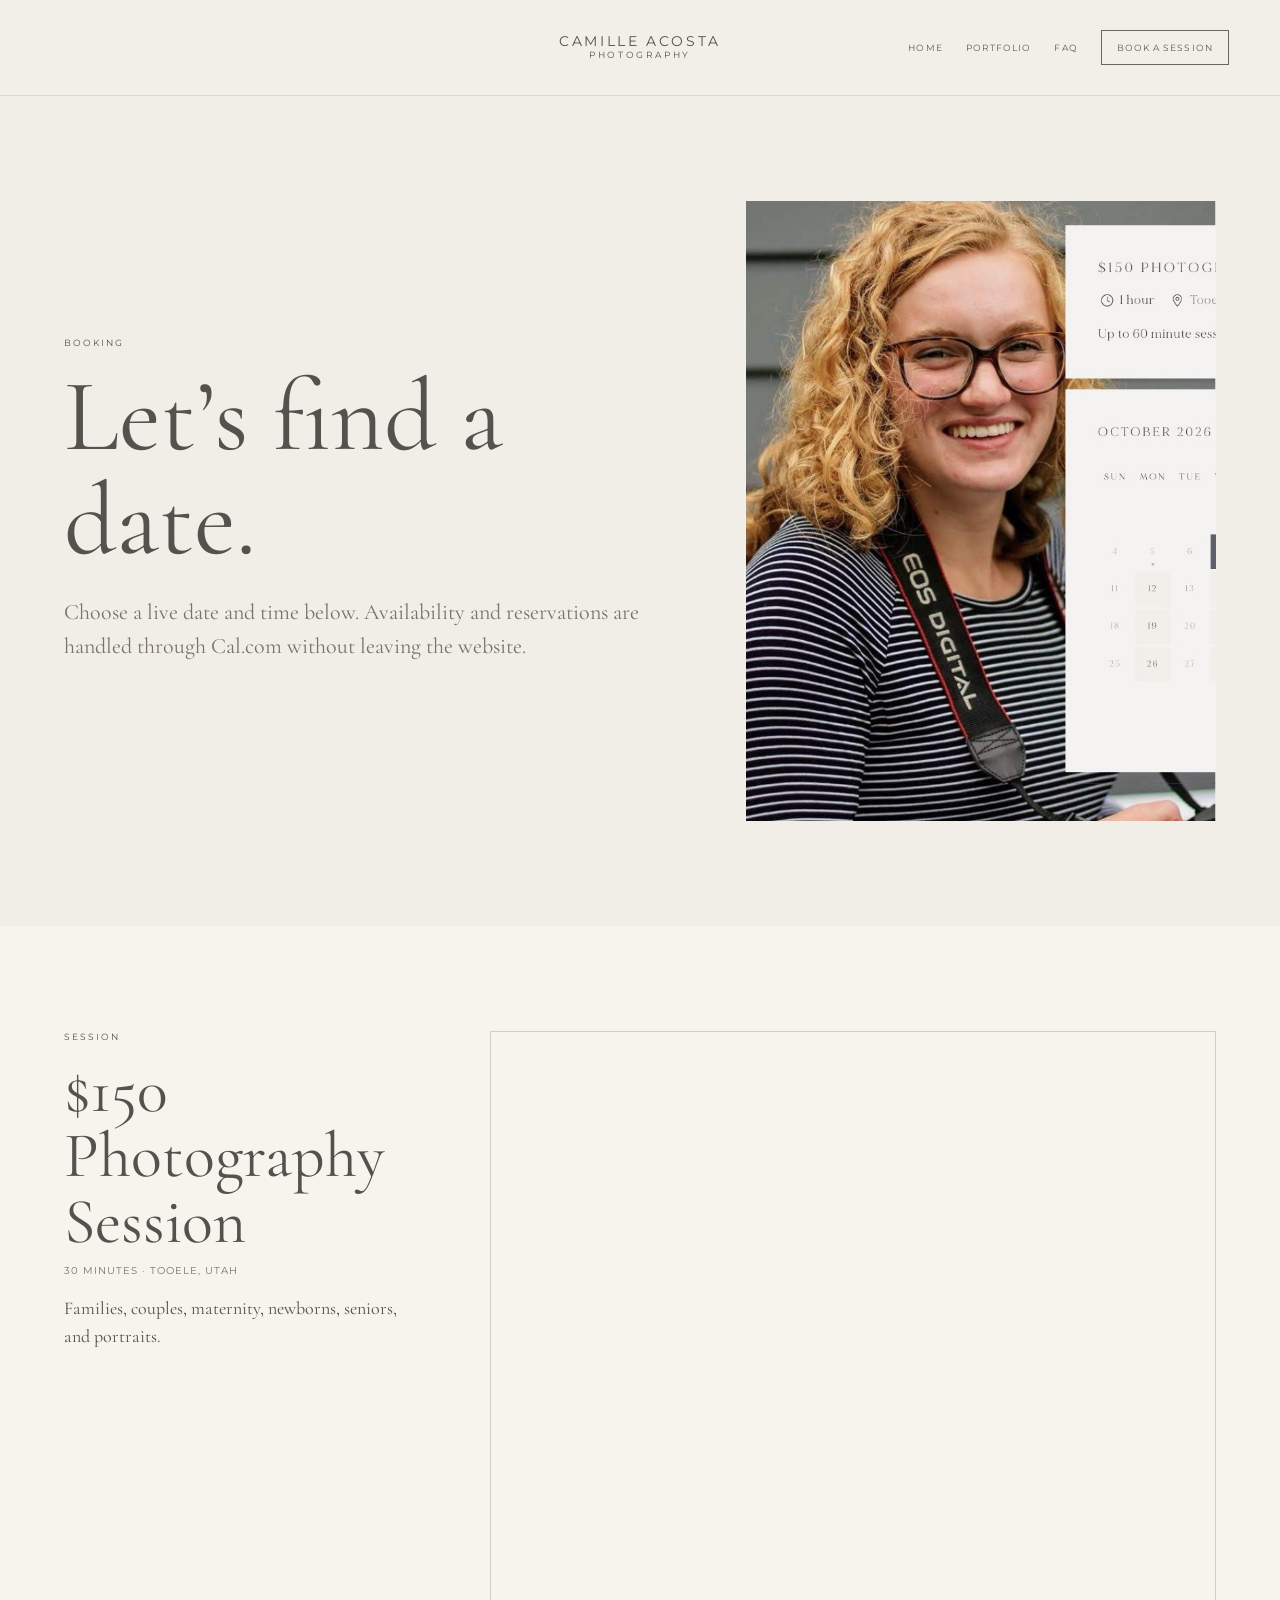
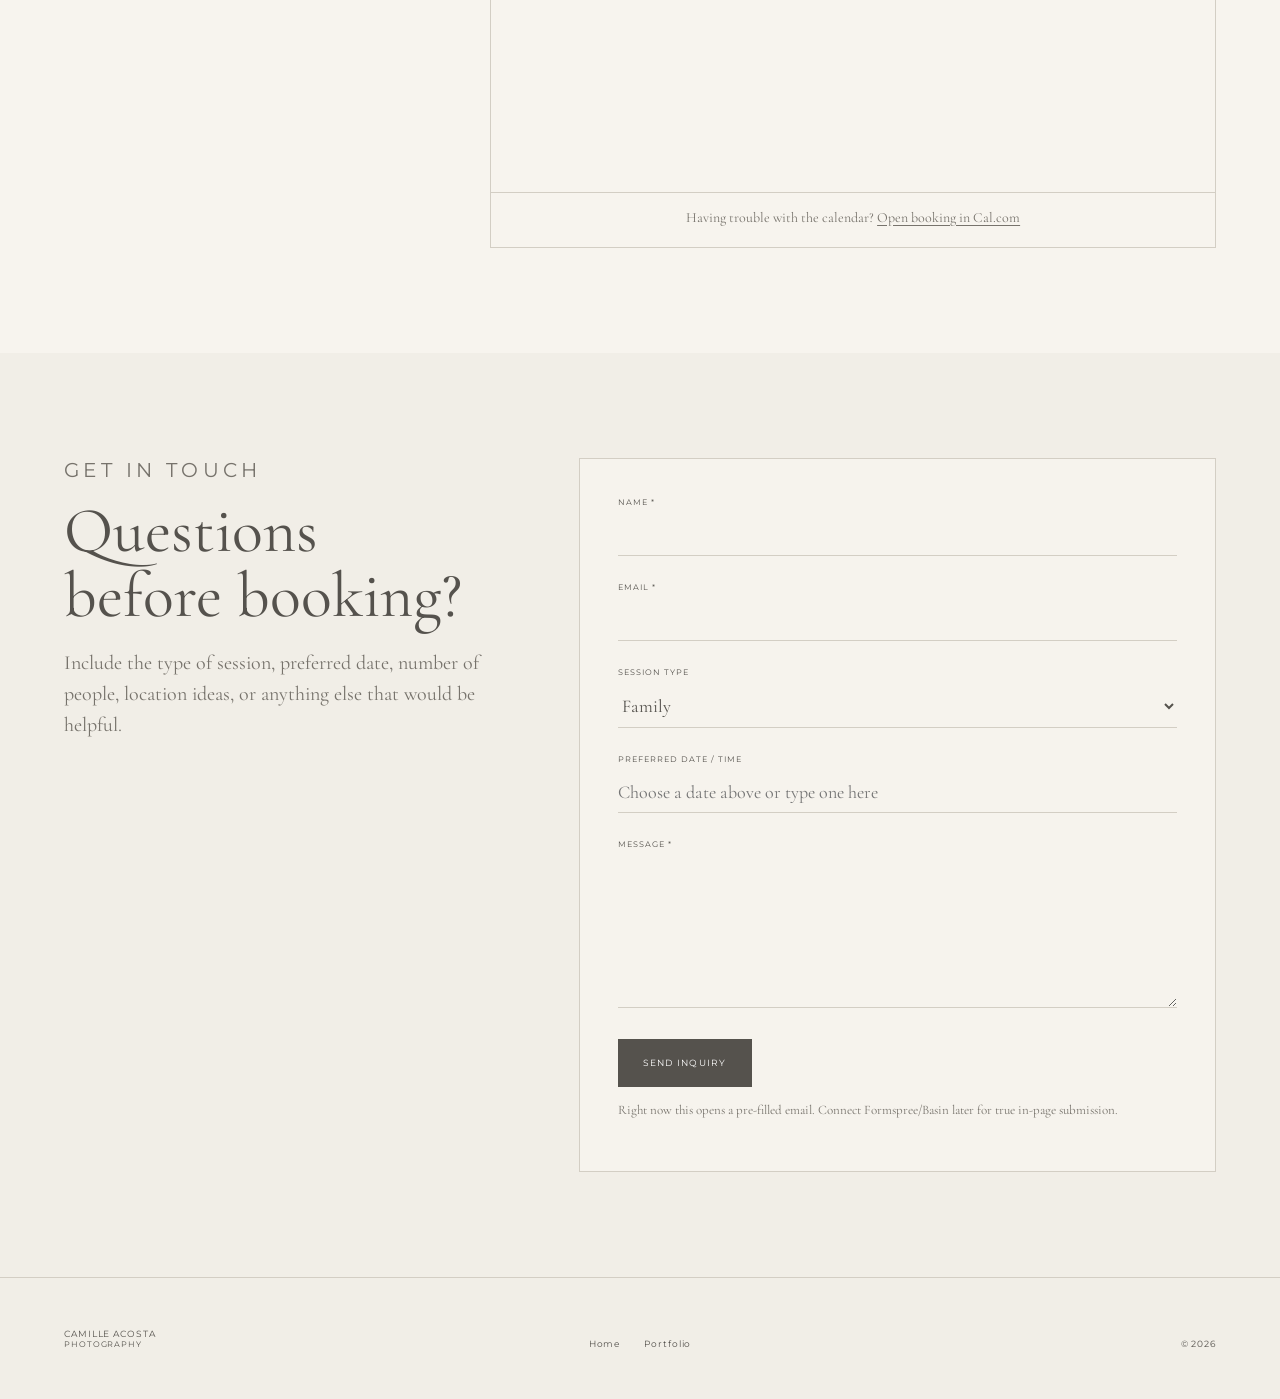
==== commit 2a894bb0: "Add files via upload" ====
--- a/booking.html
+++ b/booking.html
@@ -1,4 +1,4 @@
-<!doctype html><html lang="en"><head><meta charset="utf-8"><meta name="viewport" content="width=device-width, initial-scale=1, viewport-fit=cover"><title>Book a Session | Camille Acosta Photography</title><link rel="preconnect" href="https://fonts.googleapis.com"><link rel="preconnect" href="https://fonts.gstatic.com" crossorigin><link href="https://fonts.googleapis.com/css2?family=Cormorant+Garamond:wght@400;500;600&family=Montserrat:wght@300;400;500&display=swap" rel="stylesheet"><link rel="stylesheet" href="site-v2.css"></head><body></div><header class="unified-header">
+<!doctype html><html lang="en"><head><meta charset="utf-8"><meta name="viewport" content="width=device-width, initial-scale=1, viewport-fit=cover"><title>Book a Session | Camille Acosta Photography</title><link rel="preconnect" href="https://fonts.googleapis.com"><link rel="preconnect" href="https://fonts.gstatic.com" crossorigin><link href="https://fonts.googleapis.com/css2?family=Cormorant+Garamond:wght@400;500;600&family=Montserrat:wght@300;400;500&display=swap" rel="stylesheet"><link rel="stylesheet" href="site-v2.css"></head><body><header class="unified-header">
   <a class="unified-brand" href="index.html">
     <span>CAMILLE ACOSTA</span>
     <small>PHOTOGRAPHY</small>
@@ -15,6 +15,13 @@
     <a href="booking.html" data-page="booking" class="unified-book">Book a Session</a>
   </nav>
 </header>
-<main><section class="booking-head section"><div class="reveal"><p class="eyebrow">Booking</p><h1>Let’s find a date.</h1><p class="lede">Choose a date and time below. This calendar is interactive now and can be connected to Cal.com, Calendly, Google Appointment Schedules, or your Pixieset booking link for real reservations.</p></div><img loading="lazy" decoding="async" class="reveal" src="assets/camille-portrait.jpg" alt="Camille Acosta"></section>
-<section class="booking section"><aside class="session reveal"><p class="eyebrow">Session</p><h2>$150 Photography Session</h2><p class="mini">60 minutes · Tooele, Utah</p><p>Families, couples, maternity, newborns, seniors, and portraits.</p></aside><div class="calendar reveal"><div class="cal-head"><button id="prevMonth">←</button><h3 id="monthLabel"></h3><button id="nextMonth">→</button></div><div class="week"><span>Sun</span><span>Mon</span><span>Tue</span><span>Wed</span><span>Thu</span><span>Fri</span><span>Sat</span></div><div id="calendarGrid" class="days"></div><div class="times"><p class="eyebrow">Available times</p><div id="timeButtons"></div></div><div class="selection"><span>Selected</span><strong id="selectedDateText">Choose a date and time</strong></div><a id="requestButton" class="btn dark disabled" href="#contact">Continue</a><div class="calendar-note"><strong>Automatic reservations:</strong><p>Send me Camille’s public booking link and this section can reserve real appointments while keeping this exact design.</p></div></div></section>
-<section id="contact" class="contact section"><div class="contact-copy reveal"><p class="eyebrow">Get in touch</p><h2>Questions before booking?</h2><p>Include the type of session, preferred date, number of people, location ideas, or anything else that would be helpful.</p></div><form id="contactForm" class="contact-form reveal"><label>Name *</label><input name="name" required><label>Email *</label><input type="email" name="email" required><label>Session type</label><select name="session"><option>Family</option><option>Couples</option><option>Maternity</option><option>Newborn</option><option>Senior</option><option>Portrait</option><option>Other</option></select><label>Preferred date / time</label><input id="preferredDate" name="preferred-date" placeholder="Choose a date above or type one here"><label>Message *</label><textarea name="message" rows="6" required></textarea><button class="btn dark" type="submit">Send inquiry</button><p class="form-note">Right now this opens a pre-filled email. Connect Formspree/Basin later for true in-page submission.</p></form></section></main><footer><div>CAMILLE ACOSTA<small>PHOTOGRAPHY</small></div><div><a href="index.html">Home</a><a href="portfolio.html">Portfolio</a></div><div>© 2026</div></footer><script src="site-v2.js"></script></body></html>
+<main><section class="booking-head section"><div class="reveal"><p class="eyebrow">Booking</p><h1>Let’s find a date.</h1><p class="lede">Choose a live date and time below. Availability and reservations are handled through Cal.com without leaving the website.</p></div><img loading="lazy" decoding="async" class="reveal" src="assets/camille-portrait.jpg" alt="Camille Acosta"></section>
+<section class="booking section"><aside class="session reveal"><p class="eyebrow">Session</p><h2><span data-session-price>$150</span> <span data-session-title>Photography Session</span></h2><p class="mini"><span data-session-duration>30 minutes</span> · <span data-session-location>Tooele, Utah</span></p><p data-session-description>Families, couples, maternity, newborns, seniors, and portraits.</p></aside><div class="calendar reveal cal-live-card"><div class="real-cal-wrap">
+  <iframe class="real-cal-frame" data-cal-embed
+    src="https://cal.com/camille-acosta-photography/30min?embed=true&theme=light&layout=month_view"
+    title="Book a photography session with Camille Acosta"
+    loading="lazy"></iframe>
+  <p class="real-cal-fallback">Having trouble with the calendar?
+    <a data-cal-fallback href="https://cal.com/camille-acosta-photography/30min" target="_blank" rel="noopener">Open booking in Cal.com</a>
+  </p>
+</div></div></section><section id="contact" class="contact section"><div class="contact-copy reveal"><p class="eyebrow">Get in touch</p><h2>Questions before booking?</h2><p>Include the type of session, preferred date, number of people, location ideas, or anything else that would be helpful.</p></div><form id="contactForm" class="contact-form reveal"><label>Name *</label><input name="name" required><label>Email *</label><input type="email" name="email" required><label>Session type</label><select name="session"><option>Family</option><option>Couples</option><option>Maternity</option><option>Newborn</option><option>Senior</option><option>Portrait</option><option>Other</option></select><label>Preferred date / time</label><input id="preferredDate" name="preferred-date" placeholder="Choose a date above or type one here"><label>Message *</label><textarea name="message" rows="6" required></textarea><button class="btn dark" type="submit">Send inquiry</button><p class="form-note">Right now this opens a pre-filled email. Connect Formspree/Basin later for true in-page submission.</p></form></section></main><footer><div>CAMILLE ACOSTA<small>PHOTOGRAPHY</small></div><div><a href="index.html">Home</a><a href="portfolio.html">Portfolio</a></div><div>© 2026</div></footer><script src="cms-content.js"></script></body></html>
--- a/site-v2.css
+++ b/site-v2.css
@@ -1,4 +1,4 @@
-:root{--cream:#f1eee7;--paper:#f7f4ee;--ink:#55524d;--muted:#77736c;--line:#d3cec4;--dark:#3f3c37;--white:#fffdf9}*{box-sizing:border-box}html{scroll-behavior:smooth}body{margin:0;background:var(--cream);color:var(--ink);font-family:"Cormorant Garamond",serif;font-size:18px;overflow-x:hidden}a{color:inherit}img{display:block;width:100%}button,input,textarea,select{font:inherit;color:inherit}.loader{position:fixed;inset:0;z-index:9999;display:grid;place-items:center;background:var(--cream);transition:.55s}.loader.hide{opacity:0;visibility:hidden}.loader div{width:74px;height:74px;border:1px solid var(--ink);border-radius:50%;display:grid;place-items:center;font:12px Montserrat;letter-spacing:.15em;animation:pulse 1.3s infinite}@keyframes pulse{50%{transform:scale(1.08);opacity:.4}}.header{position:sticky;top:0;z-index:100;height:100px;display:flex;align-items:center;justify-content:space-between;padding:0 clamp(20px,5vw,76px);background:rgba(241,238,231,.88);backdrop-filter:blur(18px);border-bottom:1px solid rgba(211,206,196,.55);transition:.3s}.header.scrolled{height:80px;background:rgba(247,244,238,.96)}.brand{display:flex;flex-direction:column;text-decoration:none;font:13px Montserrat;letter-spacing:.14em}.brand small{font-size:9px}.header nav{display:flex;gap:28px;align-items:center;font:10px Montserrat;letter-spacing:.1em;text-transform:uppercase}.header nav a{text-decoration:none;position:relative}.header nav a:not(.book-link):after{content:"";position:absolute;left:0;right:100%;bottom:-7px;height:1px;background:var(--ink);transition:.3s}.header nav a:hover:after,.header nav a.active:after{right:0}.book-link{border:1px solid var(--ink);padding:12px 16px}.book-link:hover{background:var(--ink);color:white}.menu{display:none;border:0;background:none;width:42px;height:42px;position:relative}.menu i{position:absolute;left:8px;width:26px;height:1px;background:var(--ink);transition:.3s}.menu i:first-child{top:16px}.menu i:last-child{top:25px}.menu.open i:first-child{transform:translateY(4.5px) rotate(45deg)}.menu.open i:last-child{transform:translateY(-4.5px) rotate(-45deg)}.section{padding:105px clamp(20px,5vw,76px)}.eyebrow{font:9px Montserrat;letter-spacing:.22em;text-transform:uppercase;margin:0 0 16px}h1,h2,h3{font-weight:400;line-height:1.02;margin:0}h1{font-size:clamp(4rem,8vw,8rem)}h2{font-size:clamp(2.7rem,5vw,4.8rem)}h3{font-size:1.7rem}p{line-height:1.55}.lede{font-size:22px;color:var(--muted);max-width:670px}.btn{display:inline-flex;min-height:48px;padding:0 24px;align-items:center;justify-content:center;border:1px solid var(--ink);background:transparent;text-decoration:none;font:9px Montserrat;letter-spacing:.14em;text-transform:uppercase;cursor:pointer;transition:.25s}.btn.dark{background:var(--ink);color:white}.btn:hover{transform:translateY(-2px);box-shadow:0 12px 28px rgba(40,35,30,.1)}.arrow-link{font:10px Montserrat;letter-spacing:.1em;text-transform:uppercase;text-decoration:none}.actions{display:flex;gap:24px;align-items:center;flex-wrap:wrap}.center{text-align:center}.hero{min-height:calc(100vh - 100px);display:grid;grid-template-columns:.9fr 1.1fr;gap:4vw;align-items:center}.hero-copy h1{font-size:clamp(4rem,7vw,8.2rem);line-height:.9}.hero-copy .lede{margin:26px 0 34px}.collage{height:660px;position:relative}.collage figure{position:absolute;margin:0;overflow:hidden;box-shadow:0 20px 60px rgba(45,40,35,.12)}.collage img{height:100%;object-fit:cover;transition:.7s}.collage figure:hover img{transform:scale(1.04)}.c1{width:28%;height:38%;left:0;top:36%}.c2{width:31%;height:47%;left:23%;top:6%}.c3{width:34%;height:68%;left:46%;top:17%}.c4{width:29%;height:34%;right:0;top:2%}.c5{width:28%;height:40%;right:0;bottom:0}.ticker{overflow:hidden;border-block:1px solid var(--line);padding:17px 0}.ticker div{display:flex;width:max-content;animation:scroll 26s linear infinite;font:9px Montserrat;letter-spacing:.2em}.ticker span{padding-right:30px}@keyframes scroll{to{transform:translateX(-50%)}}.about{display:grid;grid-template-columns:.45fr 1fr .9fr;gap:6vw;align-items:start}.about-kicker{font:9px Montserrat;letter-spacing:.18em;text-transform:uppercase;margin-top:12px}.about-copy p{font-size:21px;color:var(--muted)}.about-photo{position:relative}.about-photo img{height:650px;object-fit:cover}.about-photo span{position:absolute;right:-20px;bottom:26px;background:var(--paper);border:1px solid var(--line);padding:16px 20px;font:8px Montserrat;line-height:1.7;letter-spacing:.11em;text-transform:uppercase}.heading{max-width:800px;margin-bottom:50px}.work-grid{display:grid;grid-template-columns:1.3fr .7fr;grid-template-rows:320px 320px;gap:16px}.tile{position:relative;overflow:hidden}.tile.big{grid-row:1/3}.tile img{height:100%;object-fit:cover;transition:.7s}.tile:hover img{transform:scale(1.04)}.tile b{position:absolute;left:20px;bottom:18px;color:white;font-weight:400;font-size:24px;text-shadow:0 2px 10px #000}.experience{background:var(--paper)}.steps{display:grid;grid-template-columns:repeat(4,1fr);border-block:1px solid var(--line)}.steps article{padding:34px 28px;border-right:1px solid var(--line)}.steps article:last-child{border-right:0}.steps span{font:8px Montserrat;letter-spacing:.12em}.steps h3{margin:34px 0 14px}.steps p{font-size:16px;color:var(--muted)}.price{display:grid;grid-template-columns:1fr 1fr;gap:7vw;align-items:center}.price-photo img{height:700px;object-fit:cover}.price-copy{max-width:560px}.mini{font:10px Montserrat;letter-spacing:.1em;text-transform:uppercase;color:var(--muted)}.price ul{list-style:none;padding:0;margin:30px 0;border-top:1px solid var(--line)}.price li{padding:14px 0;border-bottom:1px solid var(--line)}.quotes{background:var(--dark);color:white}.slider{display:grid;grid-template-columns:auto 1fr auto;gap:24px;align-items:center;max-width:1050px;margin:auto}.slider button{width:46px;height:46px;border:1px solid #ffffff66;background:none;color:white;border-radius:50%;cursor:pointer}.quote{display:none;text-align:center;margin:0;font-size:clamp(2rem,4vw,3.8rem);line-height:1.08}.quote.active{display:block;animation:fade .4s}.quote cite{display:block;margin-top:24px;font:8px Montserrat;letter-spacing:.15em;text-transform:uppercase;font-style:normal}@keyframes fade{from{opacity:0;transform:translateY(8px)}}.accordion{max-width:1050px;margin:auto;border-top:1px solid var(--line)}details{border-bottom:1px solid var(--line)}summary{list-style:none;padding:24px 0;display:flex;justify-content:space-between;cursor:pointer;font:11px Montserrat;letter-spacing:.12em;text-transform:uppercase}summary::-webkit-details-marker{display:none}summary b{font-size:20px;font-weight:300;transition:.25s}details[open] summary b{transform:rotate(45deg)}details p{max-width:800px;color:var(--muted);margin:0 0 26px}.cta{text-align:center}.cta .actions{justify-content:center;margin-top:30px}footer{display:grid;grid-template-columns:1fr auto 1fr;gap:30px;align-items:end;padding:50px clamp(20px,5vw,76px);border-top:1px solid var(--line);font:9px Montserrat;letter-spacing:.1em}footer>div:first-child{display:flex;flex-direction:column}footer small{font-size:8px}footer>div:nth-child(2){display:flex;gap:24px}footer a{text-decoration:none}footer>div:last-child{text-align:right}.portfolio-head{padding-top:130px;padding-bottom:55px}.portfolio-head h1{max-width:980px}.filters{display:flex;gap:10px;padding:0 clamp(20px,5vw,76px) 16px}.filter{border:1px solid var(--line);background:transparent;padding:10px 15px;font:8px Montserrat;letter-spacing:.12em;text-transform:uppercase;cursor:pointer}.filter.active,.filter:hover{background:var(--ink);color:white}.gallery{padding-top:16px;display:grid;grid-template-columns:repeat(4,1fr);grid-auto-rows:230px;gap:14px}.gallery-item{padding:0;border:0;background:none;overflow:hidden;cursor:zoom-in}.gallery-item img{height:100%;object-fit:cover;transition:.6s}.gallery-item:hover img{transform:scale(1.04)}.gallery-item.tall{grid-row:span 2}.gallery-item.wide{grid-column:span 2}.gallery-item.hidden{display:none}.lightbox{position:fixed;inset:0;z-index:999;background:#161412f2;display:none;align-items:center;justify-content:center}.lightbox.open{display:flex}.lightbox img{max-width:84vw;max-height:84vh;width:auto}.lightbox button{position:absolute;border:0;background:none;color:white;font-size:32px;cursor:pointer}.close{right:28px;top:22px}.lbprev{left:28px}.lbnext{right:28px}.booking-head{display:grid;grid-template-columns:1fr .8fr;gap:7vw;align-items:center}.booking-head img{height:620px;object-fit:cover}.booking{display:grid;grid-template-columns:.65fr 1.35fr;gap:6vw;background:var(--paper);align-items:start}.session{position:sticky;top:110px}.calendar{background:var(--cream);border:1px solid var(--line);padding:34px}.cal-head{display:flex;justify-content:space-between;align-items:center;margin-bottom:22px}.cal-head button{width:42px;height:42px;border:1px solid var(--line);background:none;cursor:pointer}.cal-head h3{font:12px Montserrat;letter-spacing:.14em;text-transform:uppercase}.week,.days{display:grid;grid-template-columns:repeat(7,1fr);gap:6px}.week span{text-align:center;font:7px Montserrat;letter-spacing:.1em;text-transform:uppercase;color:var(--muted)}.days{margin-top:8px}.day{aspect-ratio:1;border:1px solid transparent;background:none;cursor:pointer}.day:hover:not(.muted){border-color:var(--ink)}.day.muted{opacity:.2;cursor:default}.day.selected{background:var(--ink);color:white}.times{margin-top:30px;padding-top:22px;border-top:1px solid var(--line)}.time-btn{border:1px solid var(--line);background:none;padding:11px 15px;margin:0 8px 8px 0;font:8px Montserrat;letter-spacing:.1em;cursor:pointer}.time-btn.active{background:var(--ink);color:white}.selection{display:flex;justify-content:space-between;gap:20px;border-block:1px solid var(--line);padding:16px 0;margin:22px 0}.selection span{font:8px Montserrat;letter-spacing:.1em;text-transform:uppercase}.disabled{opacity:.45;pointer-events:none}.calendar-note{margin-top:24px;padding:18px;background:var(--paper);border:1px solid var(--line)}.calendar-note p{color:var(--muted);margin-bottom:0}.contact{display:grid;grid-template-columns:.8fr 1.2fr;gap:7vw;background:linear-gradient(#f1eee7dd,#f1eee7dd),url("assets/silk-bg.jpg") center/cover}.contact-copy p{font-size:20px;color:var(--muted)}.contact-form{background:#f7f4eef2;border:1px solid var(--line);padding:38px}.contact-form label{display:block;font:8px Montserrat;letter-spacing:.13em;text-transform:uppercase;margin-bottom:8px}.contact-form input,.contact-form textarea,.contact-form select{width:100%;border:0;border-bottom:1px solid var(--line);background:transparent;padding:9px 0;margin-bottom:26px;outline:none}.form-note{font-size:13px;color:var(--muted)}.reveal{opacity:0;transform:translateY(24px);transition:.8s}.reveal.visible{opacity:1;transform:none}@media(max-width:950px){.menu{display:block;z-index:120}.header nav{position:fixed;inset:0;z-index:110;background:var(--cream);flex-direction:column;justify-content:center;transform:translateY(-105%);transition:.4s;font-size:13px}.header nav.open{transform:none}.hero{grid-template-columns:1fr}.collage{height:570px}.about{grid-template-columns:1fr 1fr}.about-kicker{grid-column:1/-1}.steps{grid-template-columns:1fr 1fr}.steps article:nth-child(2){border-right:0}.steps article:nth-child(-n+2){border-bottom:1px solid var(--line)}.price,.booking-head,.booking,.contact{grid-template-columns:1fr}.session{position:static}.price-photo img,.booking-head img{height:540px}.gallery{grid-template-columns:repeat(2,1fr)}}@media(max-width:620px){.section{padding:75px 18px}.header{height:80px}.hero-copy h1{font-size:3.9rem}.collage{height:450px}.c1{width:40%;height:34%}.c2{width:43%;height:42%}.c3{width:44%;height:54%;left:38%}.c4{width:35%;height:28%}.c5{width:35%;height:31%}.about{grid-template-columns:1fr}.about-photo img{height:500px}.work-grid{grid-template-columns:1fr;grid-template-rows:380px 260px 260px}.tile.big{grid-row:auto}.steps{grid-template-columns:1fr}.steps article{border-right:0;border-bottom:1px solid var(--line)}.slider{grid-template-columns:1fr}.slider button{display:none}footer{grid-template-columns:1fr;text-align:center}footer>div:nth-child(2){justify-content:center}footer>div:last-child{text-align:center}.filters{overflow:auto}.gallery{grid-template-columns:1fr;grid-auto-rows:340px}.gallery-item.tall,.gallery-item.wide{grid-row:auto;grid-column:auto}.calendar{padding:22px 12px}.week,.days{gap:2px}.selection{flex-direction:column}.contact-form{padding:26px 18px}}
+:root{--cream:#f1eee7;--paper:#f7f4ee;--ink:#55524d;--muted:#77736c;--line:#d3cec4;--dark:#3f3c37;--white:#fffdf9}*{box-sizing:border-box}html{scroll-behavior:smooth}body{margin:0;background:var(--cream);color:var(--ink);font-family:"Cormorant Garamond",serif;font-size:18px;overflow-x:hidden}a{color:inherit}img{display:block;width:100%}button,input,textarea,select{font:inherit;color:inherit}.loader{position:fixed;inset:0;z-index:9999;display:grid;place-items:center;background:var(--cream);transition:.55s}.loader.hide{opacity:0;visibility:hidden}.loader div{width:74px;height:74px;border:1px solid var(--ink);border-radius:50%;display:grid;place-items:center;font:12px Montserrat;letter-spacing:.15em;animation:pulse 1.3s infinite}@keyframes pulse{50%{transform:scale(1.08);opacity:.4}}.header{position:sticky;top:0;z-index:100;height:100px;display:flex;align-items:center;justify-content:space-between;padding:0 clamp(20px,5vw,76px);background:rgba(241,238,231,.88);backdrop-filter:blur(18px);border-bottom:1px solid rgba(211,206,196,.55);transition:.3s}.header.scrolled{height:80px;background:rgba(247,244,238,.96)}.brand{display:flex;flex-direction:column;text-decoration:none;font:13px Montserrat;letter-spacing:.14em}.brand small{font-size:9px}.header nav{display:flex;gap:28px;align-items:center;font:10px Montserrat;letter-spacing:.1em;text-transform:uppercase}.header nav a{text-decoration:none;position:relative}.header nav a:not(.book-link):after{content:"";position:absolute;left:0;right:100%;bottom:-7px;height:1px;background:var(--ink);transition:.3s}.header nav a:hover:after,.header nav a.active:after{right:0}.book-link{border:1px solid var(--ink);padding:12px 16px}.book-link:hover{background:var(--ink);color:white}.menu{display:none;border:0;background:none;width:42px;height:42px;position:relative}.menu i{position:absolute;left:8px;width:26px;height:1px;background:var(--ink);transition:.3s}.menu i:first-child{top:16px}.menu i:last-child{top:25px}.menu.open i:first-child{transform:translateY(4.5px) rotate(45deg)}.menu.open i:last-child{transform:translateY(-4.5px) rotate(-45deg)}.section{padding:105px clamp(20px,5vw,76px)}.eyebrow{font:9px Montserrat;letter-spacing:.22em;text-transform:uppercase;margin:0 0 16px}h1,h2,h3{font-weight:400;line-height:1.02;margin:0}h1{font-size:clamp(4rem,8vw,8rem)}h2{font-size:clamp(2.7rem,5vw,4.8rem)}h3{font-size:1.7rem}p{line-height:1.55}.lede{font-size:22px;color:var(--muted);max-width:670px}.btn{display:inline-flex;min-height:48px;padding:0 24px;align-items:center;justify-content:center;border:1px solid var(--ink);background:transparent;text-decoration:none;font:9px Montserrat;letter-spacing:.14em;text-transform:uppercase;cursor:pointer;transition:.25s}.btn.dark{background:var(--ink);color:white}.btn:hover{transform:translateY(-2px);box-shadow:0 12px 28px rgba(40,35,30,.1)}.arrow-link{font:10px Montserrat;letter-spacing:.1em;text-transform:uppercase;text-decoration:none}.actions{display:flex;gap:24px;align-items:center;flex-wrap:wrap}.center{text-align:center}.hero{min-height:calc(100vh - 100px);display:grid;grid-template-columns:.9fr 1.1fr;gap:4vw;align-items:center}.hero-copy h1{font-size:clamp(4rem,7vw,8.2rem);line-height:.9}.hero-copy .lede{margin:26px 0 34px}.collage{height:660px;position:relative}.collage figure{position:absolute;margin:0;overflow:hidden;box-shadow:0 20px 60px rgba(45,40,35,.12)}.collage img{height:100%;object-fit:cover;transition:.7s}.collage figure:hover img{transform:scale(1.04)}.c1{width:28%;height:38%;left:0;top:36%}.c2{width:31%;height:47%;left:23%;top:6%}.c3{width:34%;height:68%;left:46%;top:17%}.c4{width:29%;height:34%;right:0;top:2%}.c5{width:28%;height:40%;right:0;bottom:0}.ticker{overflow:hidden;border-block:1px solid var(--line);padding:17px 0}.ticker div{display:flex;width:max-content;animation:scroll 26s linear infinite;font:9px Montserrat;letter-spacing:.2em}.ticker span{padding-right:30px}@keyframes scroll{to{transform:translateX(-50%)}}.about{display:grid;grid-template-columns:.45fr 1fr .9fr;gap:6vw;align-items:start}.about-kicker{font:9px Montserrat;letter-spacing:.18em;text-transform:uppercase;margin-top:12px}.about-copy p{font-size:21px;color:var(--muted)}.about-photo{position:relative}.about-photo img{height:650px;object-fit:cover}.about-photo span{position:absolute;right:-20px;bottom:26px;background:var(--paper);border:1px solid var(--line);padding:16px 20px;font:8px Montserrat;line-height:1.7;letter-spacing:.11em;text-transform:uppercase}.heading{max-width:800px;margin-bottom:50px}.work-grid{display:grid;grid-template-columns:1.3fr .7fr;grid-template-rows:320px 320px;gap:16px}.tile{position:relative;overflow:hidden}.tile.big{grid-row:1/3}.tile img{height:100%;object-fit:cover;transition:.7s}.tile:hover img{transform:scale(1.04)}.tile b{position:absolute;left:20px;bottom:18px;color:white;font-weight:400;font-size:24px;text-shadow:0 2px 10px #000}.experience{background:var(--paper)}.steps{display:grid;grid-template-columns:repeat(4,1fr);border-block:1px solid var(--line)}.steps article{padding:34px 28px;border-right:1px solid var(--line)}.steps article:last-child{border-right:0}.steps span{font:8px Montserrat;letter-spacing:.12em}.steps h3{margin:34px 0 14px}.steps p{font-size:16px;color:var(--muted)}.price{display:grid;grid-template-columns:1fr 1fr;gap:7vw;align-items:center}.price-photo img{height:700px;object-fit:cover}.price-copy{max-width:560px}.mini{font:10px Montserrat;letter-spacing:.1em;text-transform:uppercase;color:var(--muted)}.price ul{list-style:none;padding:0;margin:30px 0;border-top:1px solid var(--line)}.price li{padding:14px 0;border-bottom:1px solid var(--line)}.quotes{background:var(--dark);color:white}.slider{display:grid;grid-template-columns:auto 1fr auto;gap:24px;align-items:center;max-width:1050px;margin:auto}.slider button{width:46px;height:46px;border:1px solid #ffffff66;background:none;color:white;border-radius:50%;cursor:pointer}.quote{display:none;text-align:center;margin:0;font-size:clamp(2rem,4vw,3.8rem);line-height:1.08}.quote.active{display:block;animation:fade .4s}.quote cite{display:block;margin-top:24px;font:8px Montserrat;letter-spacing:.15em;text-transform:uppercase;font-style:normal}@keyframes fade{from{opacity:0;transform:translateY(8px)}}.accordion{max-width:1050px;margin:auto;border-top:1px solid var(--line)}details{border-bottom:1px solid var(--line)}summary{list-style:none;padding:24px 0;display:flex;justify-content:space-between;cursor:pointer;font:11px Montserrat;letter-spacing:.12em;text-transform:uppercase}summary::-webkit-details-marker{display:none}summary b{font-size:20px;font-weight:300;transition:.25s}details[open] summary b{transform:rotate(45deg)}details p{max-width:800px;color:var(--muted);margin:0 0 26px}.cta{text-align:center}.cta .actions{justify-content:center;margin-top:30px}footer{display:grid;grid-template-columns:1fr auto 1fr;gap:30px;align-items:end;padding:50px clamp(20px,5vw,76px);border-top:1px solid var(--line);font:9px Montserrat;letter-spacing:.1em}footer>div:first-child{display:flex;flex-direction:column}footer small{font-size:8px}footer>div:nth-child(2){display:flex;gap:24px}footer a{text-decoration:none}footer>div:last-child{text-align:right}.portfolio-head{padding-top:130px;padding-bottom:55px}.portfolio-head h1{max-width:980px}.filters{display:flex;gap:10px;padding:0 clamp(20px,5vw,76px) 16px}.filter{border:1px solid var(--line);background:transparent;padding:10px 15px;font:8px Montserrat;letter-spacing:.12em;text-transform:uppercase;cursor:pointer}.filter.active,.filter:hover{background:var(--ink);color:white}.gallery{padding-top:16px;display:grid;grid-template-columns:repeat(4,1fr);grid-auto-rows:230px;gap:14px}.gallery-item{padding:0;border:0;background:none;overflow:hidden;cursor:zoom-in}.gallery-item img{height:100%;object-fit:cover;transition:.6s}.gallery-item:hover img{transform:scale(1.04)}.gallery-item.tall{grid-row:span 2}.gallery-item.wide{grid-column:span 2}.gallery-item.hidden{display:none}.lightbox{position:fixed;inset:0;z-index:999;background:#161412f2;display:none;align-items:center;justify-content:center}.lightbox.open{display:flex}.lightbox img{max-width:84vw;max-height:84vh;width:auto}.lightbox button{position:absolute;border:0;background:none;color:white;font-size:32px;cursor:pointer}.close{right:28px;top:22px}.lbprev{left:28px}.lbnext{right:28px}.booking-head{display:grid;grid-template-columns:1fr .8fr;gap:7vw;align-items:center}.booking-head img{height:620px;object-fit:cover}.booking{display:grid;grid-template-columns:.65fr 1.35fr;gap:6vw;background:var(--paper);align-items:start}.session{position:sticky;top:110px}.calendar{background:var(--cream);border:1px solid var(--line);padding:34px}.cal-head{display:flex;justify-content:space-between;align-items:center;margin-bottom:22px}.cal-head button{width:42px;height:42px;border:1px solid var(--line);background:none;cursor:pointer}.cal-head h3{font:12px Montserrat;letter-spacing:.14em;text-transform:uppercase}.week,.days{display:grid;grid-template-columns:repeat(7,1fr);gap:6px}.week span{text-align:center;font:7px Montserrat;letter-spacing:.1em;text-transform:uppercase;color:var(--muted)}.days{margin-top:8px}.day{aspect-ratio:1;border:1px solid transparent;background:none;cursor:pointer}.day:hover:not(.muted){border-color:var(--ink)}.day.muted{opacity:.2;cursor:default}.day.selected{background:var(--ink);color:white}.times{margin-top:30px;padding-top:22px;border-top:1px solid var(--line)}.time-btn{border:1px solid var(--line);background:none;padding:11px 15px;margin:0 8px 8px 0;font:8px Montserrat;letter-spacing:.1em;cursor:pointer}.time-btn.active{background:var(--ink);color:white}.selection{display:flex;justify-content:space-between;gap:20px;border-block:1px solid var(--line);padding:16px 0;margin:22px 0}.selection span{font:8px Montserrat;letter-spacing:.1em;text-transform:uppercase}.disabled{opacity:.45;pointer-events:none}.calendar-note{margin-top:24px;padding:18px;background:var(--paper);border:1px solid var(--line)}.calendar-note p{color:var(--muted);margin-bottom:0}.contact{display:grid;grid-template-columns:.8fr 1.2fr;gap:7vw;background:linear-gradient(#f1eee7dd,#f1eee7dd),none center/cover}.contact-copy p{font-size:20px;color:var(--muted)}.contact-form{background:#f7f4eef2;border:1px solid var(--line);padding:38px}.contact-form label{display:block;font:8px Montserrat;letter-spacing:.13em;text-transform:uppercase;margin-bottom:8px}.contact-form input,.contact-form textarea,.contact-form select{width:100%;border:0;border-bottom:1px solid var(--line);background:transparent;padding:9px 0;margin-bottom:26px;outline:none}.form-note{font-size:13px;color:var(--muted)}.reveal{opacity:0;transform:translateY(24px);transition:.8s}.reveal.visible{opacity:1;transform:none}@media(max-width:950px){.menu{display:block;z-index:120}.header nav{position:fixed;inset:0;z-index:110;background:var(--cream);flex-direction:column;justify-content:center;transform:translateY(-105%);transition:.4s;font-size:13px}.header nav.open{transform:none}.hero{grid-template-columns:1fr}.collage{height:570px}.about{grid-template-columns:1fr 1fr}.about-kicker{grid-column:1/-1}.steps{grid-template-columns:1fr 1fr}.steps article:nth-child(2){border-right:0}.steps article:nth-child(-n+2){border-bottom:1px solid var(--line)}.price,.booking-head,.booking,.contact{grid-template-columns:1fr}.session{position:static}.price-photo img,.booking-head img{height:540px}.gallery{grid-template-columns:repeat(2,1fr)}}@media(max-width:620px){.section{padding:75px 18px}.header{height:80px}.hero-copy h1{font-size:3.9rem}.collage{height:450px}.c1{width:40%;height:34%}.c2{width:43%;height:42%}.c3{width:44%;height:54%;left:38%}.c4{width:35%;height:28%}.c5{width:35%;height:31%}.about{grid-template-columns:1fr}.about-photo img{height:500px}.work-grid{grid-template-columns:1fr;grid-template-rows:380px 260px 260px}.tile.big{grid-row:auto}.steps{grid-template-columns:1fr}.steps article{border-right:0;border-bottom:1px solid var(--line)}.slider{grid-template-columns:1fr}.slider button{display:none}footer{grid-template-columns:1fr;text-align:center}footer>div:nth-child(2){justify-content:center}footer>div:last-child{text-align:center}.filters{overflow:auto}.gallery{grid-template-columns:1fr;grid-auto-rows:340px}.gallery-item.tall,.gallery-item.wide{grid-row:auto;grid-column:auto}.calendar{padding:22px 12px}.week,.days{gap:2px}.selection{flex-direction:column}.contact-form{padding:26px 18px}}
 
 
 /* =========================================================
@@ -431,7 +431,7 @@
   .contact{
     background:
       linear-gradient(rgba(241,238,231,.92),rgba(241,238,231,.92)),
-      url("assets/silk-bg.jpg") center/cover;
+      none center/cover;
   }
 
   .contact-form{
@@ -762,7 +762,7 @@
   padding:72px 20px;
   background:
     linear-gradient(rgba(247,245,241,.48),rgba(247,245,241,.48)),
-    url("assets/silk-bg.jpg") center/cover no-repeat;
+    none center/cover no-repeat;
 }
 
 .simple-contact-card{
@@ -1845,3 +1845,11 @@
     font-size:10px;
   }
 }
+
+.real-cal-wrap{width:100%;background:#f7f4ee}
+.real-cal-frame{display:block;width:100%;min-height:760px;border:0;background:#f7f4ee}
+.real-cal-fallback{margin:0;padding:14px 18px 18px;text-align:center;border-top:1px solid var(--line);font-size:14px;color:var(--muted)}
+.real-cal-fallback a{text-decoration:underline;text-underline-offset:3px}
+.cal-live-card,.home-cal-live-card{padding:0!important;overflow:hidden}
+.contact{background:var(--cream)!important}
+@media(max-width:820px){.real-cal-frame{min-height:820px}}
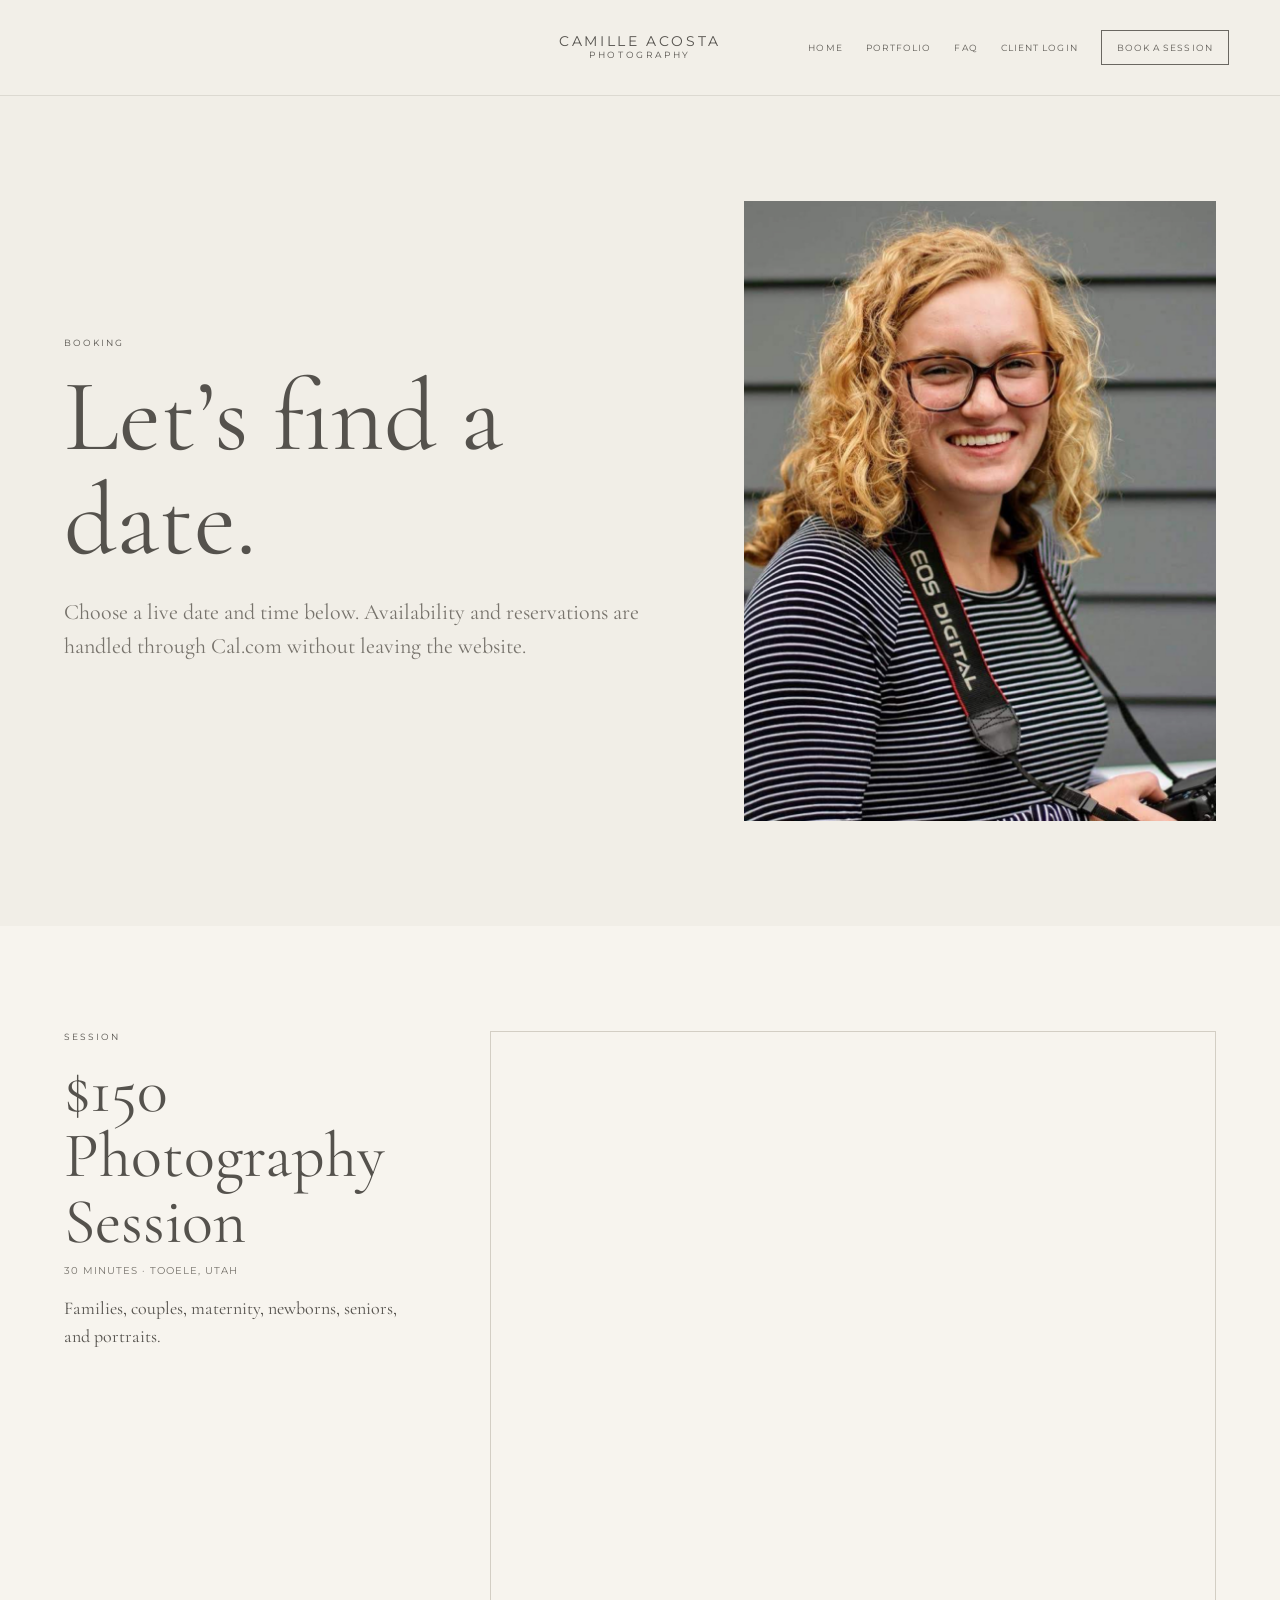
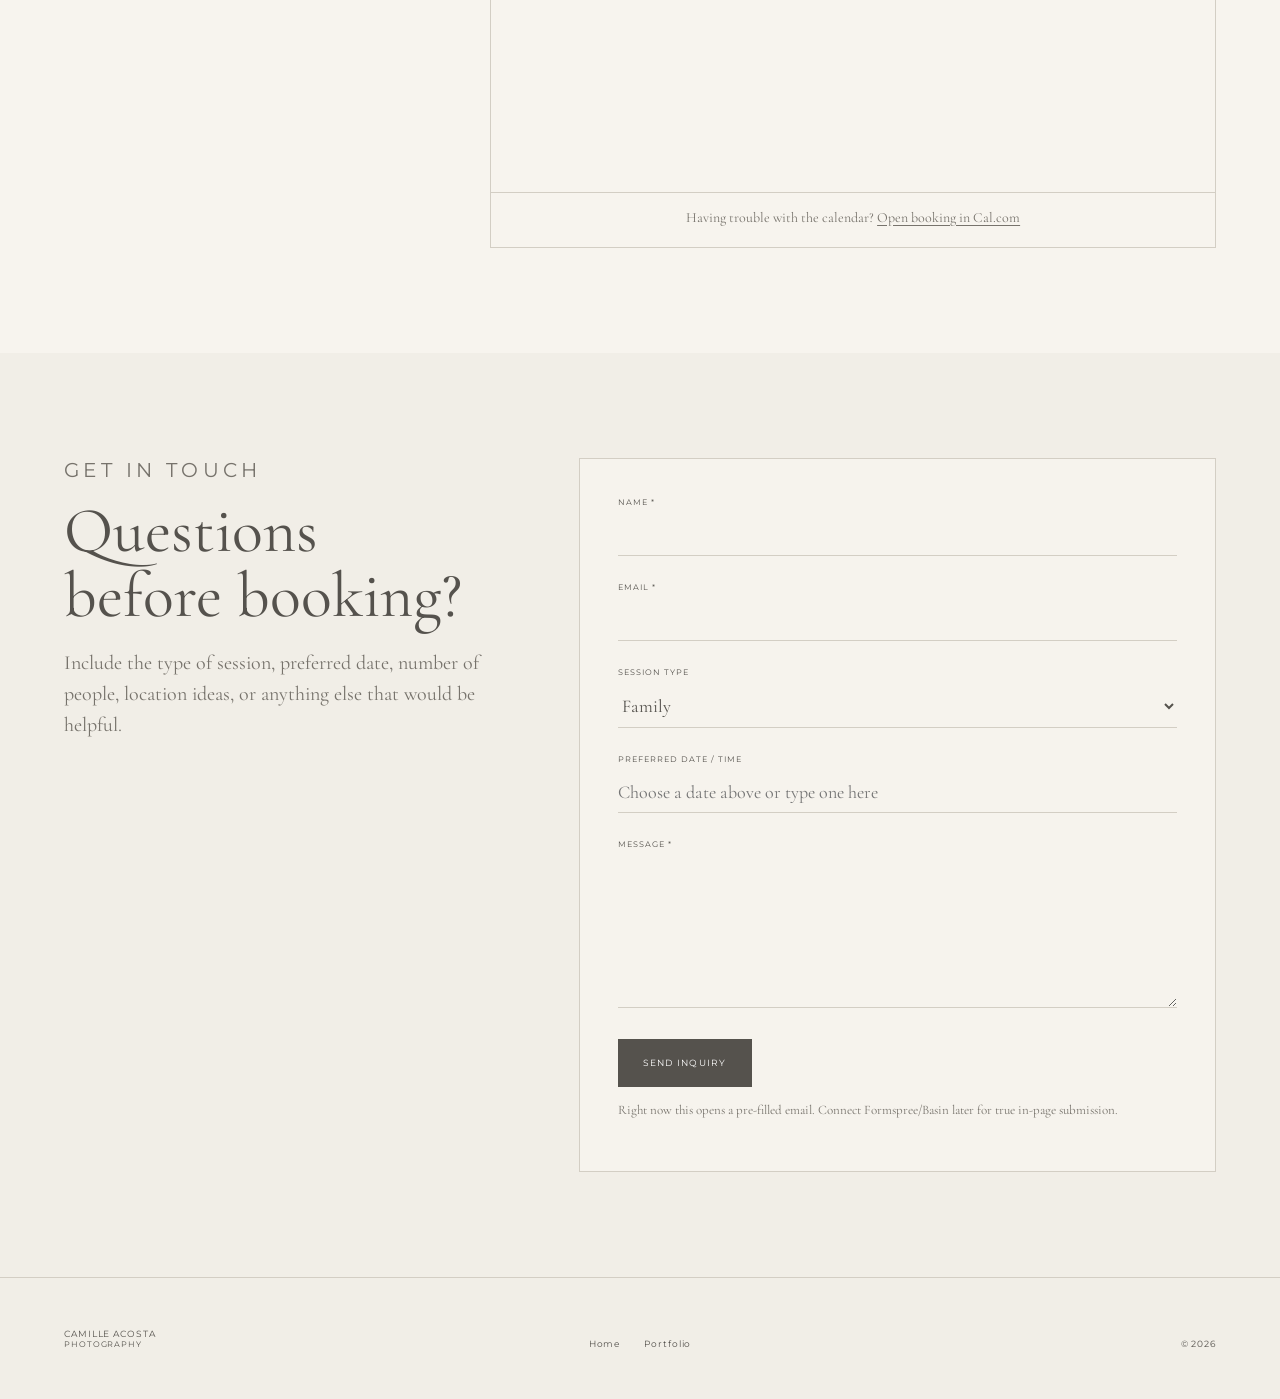
==== commit 5ce61db4: "Add files via upload" ====
--- a/booking.html
+++ b/booking.html
@@ -12,7 +12,7 @@
     <a href="index.html" data-page="home">Home</a>
     <a href="portfolio.html" data-page="portfolio">Portfolio</a>
     <a href="index.html#faq">FAQ</a>
-    <a href="booking.html" data-page="booking" class="unified-book">Book a Session</a>
+    <a href="client.html" class="client-login-link">Client Login</a><a href="booking.html" data-page="booking" class="unified-book">Book a Session</a>
   </nav>
 </header>
 <main><section class="booking-head section"><div class="reveal"><p class="eyebrow">Booking</p><h1>Let’s find a date.</h1><p class="lede">Choose a live date and time below. Availability and reservations are handled through Cal.com without leaving the website.</p></div><img loading="lazy" decoding="async" class="reveal" src="assets/camille-portrait.jpg" alt="Camille Acosta"></section>
--- a/site-v2.css
+++ b/site-v2.css
@@ -1853,3 +1853,6 @@
 .cal-live-card,.home-cal-live-card{padding:0!important;overflow:hidden}
 .contact{background:var(--cream)!important}
 @media(max-width:820px){.real-cal-frame{min-height:820px}}
+
+/* Clean mobile navigation pass */
+@media(max-width:820px){.unified-nav{background:#f2efe8!important;gap:0!important;padding-top:34px!important}.unified-nav a{min-height:58px!important;border-bottom:1px solid rgba(203,199,190,.5)!important}.unified-book{margin-top:24px!important;width:min(300px,82vw)!important;background:#5d5a54!important;color:#fff!important;border:1px solid #5d5a54!important}.unified-menu span{width:25px!important}}
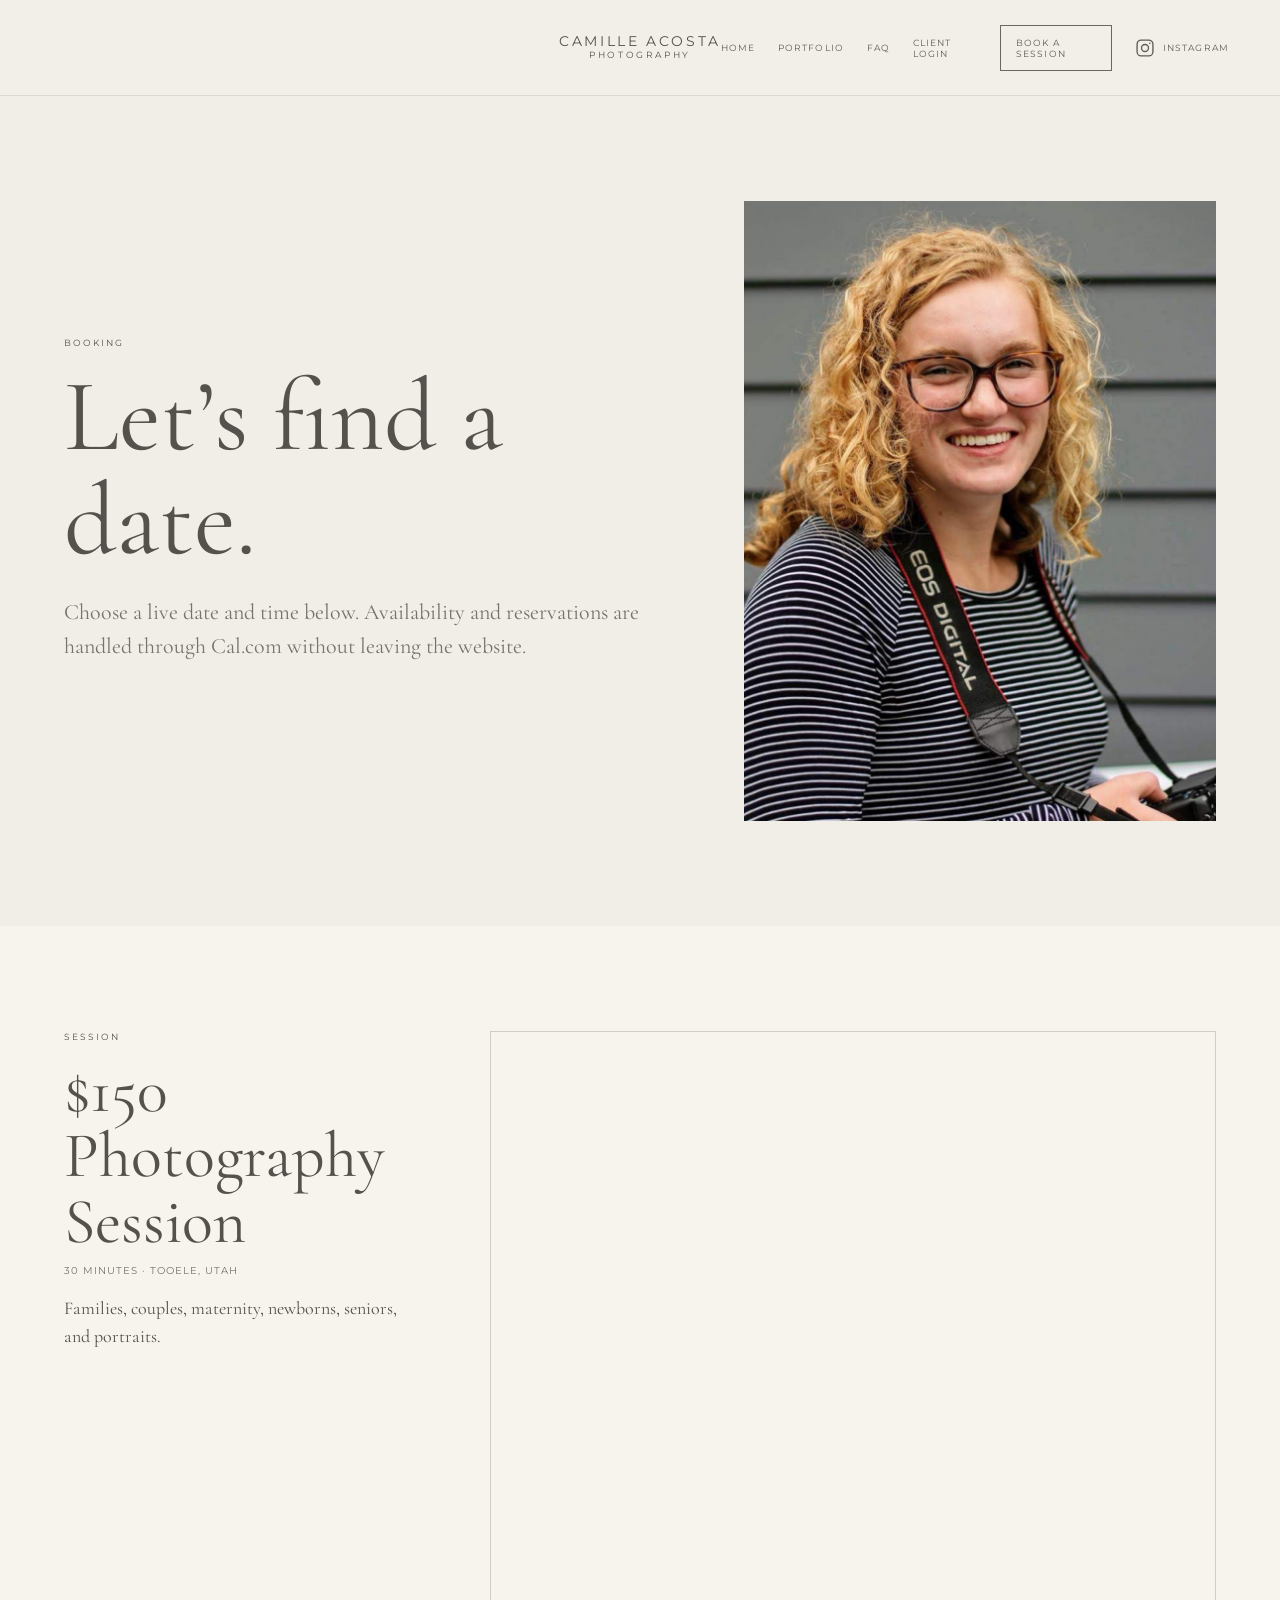
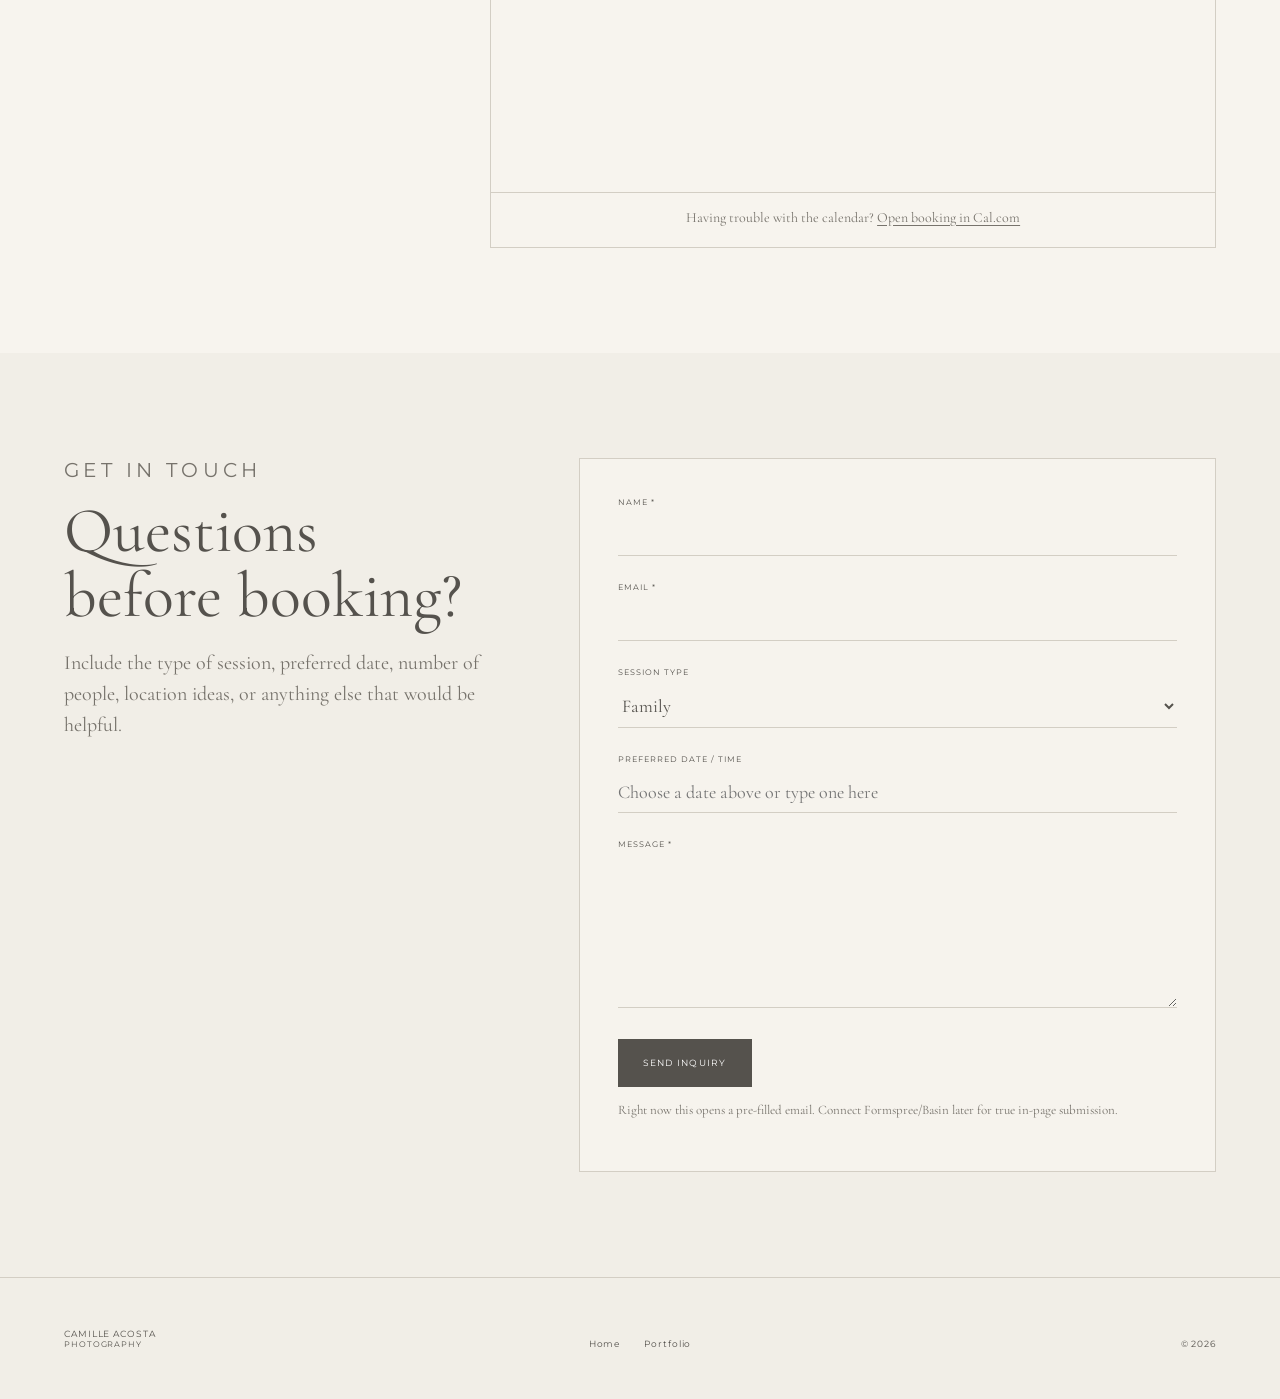
==== commit 435f48f9: "Add files via upload" ====
--- a/booking.html
+++ b/booking.html
@@ -1,4 +1,10 @@
-<!doctype html><html lang="en"><head><meta charset="utf-8"><meta name="viewport" content="width=device-width, initial-scale=1, viewport-fit=cover"><title>Book a Session | Camille Acosta Photography</title><link rel="preconnect" href="https://fonts.googleapis.com"><link rel="preconnect" href="https://fonts.gstatic.com" crossorigin><link href="https://fonts.googleapis.com/css2?family=Cormorant+Garamond:wght@400;500;600&family=Montserrat:wght@300;400;500&display=swap" rel="stylesheet"><link rel="stylesheet" href="site-v2.css"></head><body><header class="unified-header">
+<!doctype html><html lang="en"><head>
+  <link rel="icon" type="image/svg+xml" href="/favicon.svg">
+  <link rel="icon" type="image/png" sizes="96x96" href="/favicon.png">
+  <link rel="shortcut icon" href="/favicon.ico">
+  <link rel="apple-touch-icon" href="/apple-touch-icon.png">
+<meta charset="utf-8"><meta name="viewport" content="width=device-width, initial-scale=1, viewport-fit=cover"><title>Book a Session | Camille Acosta Photography</title><link rel="preconnect" href="https://fonts.googleapis.com"><link rel="preconnect" href="https://fonts.gstatic.com" crossorigin><link href="https://fonts.googleapis.com/css2?family=Cormorant+Garamond:wght@400;500;600&family=Montserrat:wght@300;400;500&display=swap" rel="stylesheet"><link rel="stylesheet" href="site-v2.css">  <link rel="stylesheet" href="camille-navigation.css">
+</head><body><header class="unified-header">
   <a class="unified-brand" href="index.html">
     <span>CAMILLE ACOSTA</span>
     <small>PHOTOGRAPHY</small>
@@ -24,4 +30,5 @@
   <p class="real-cal-fallback">Having trouble with the calendar?
     <a data-cal-fallback href="https://cal.com/camille-acosta-photography/30min" target="_blank" rel="noopener">Open booking in Cal.com</a>
   </p>
-</div></div></section><section id="contact" class="contact section"><div class="contact-copy reveal"><p class="eyebrow">Get in touch</p><h2>Questions before booking?</h2><p>Include the type of session, preferred date, number of people, location ideas, or anything else that would be helpful.</p></div><form id="contactForm" class="contact-form reveal"><label>Name *</label><input name="name" required><label>Email *</label><input type="email" name="email" required><label>Session type</label><select name="session"><option>Family</option><option>Couples</option><option>Maternity</option><option>Newborn</option><option>Senior</option><option>Portrait</option><option>Other</option></select><label>Preferred date / time</label><input id="preferredDate" name="preferred-date" placeholder="Choose a date above or type one here"><label>Message *</label><textarea name="message" rows="6" required></textarea><button class="btn dark" type="submit">Send inquiry</button><p class="form-note">Right now this opens a pre-filled email. Connect Formspree/Basin later for true in-page submission.</p></form></section></main><footer><div>CAMILLE ACOSTA<small>PHOTOGRAPHY</small></div><div><a href="index.html">Home</a><a href="portfolio.html">Portfolio</a></div><div>© 2026</div></footer><script src="cms-content.js"></script></body></html>
+</div></div></section><section id="contact" class="contact section"><div class="contact-copy reveal"><p class="eyebrow">Get in touch</p><h2>Questions before booking?</h2><p>Include the type of session, preferred date, number of people, location ideas, or anything else that would be helpful.</p></div><form id="contactForm" class="contact-form reveal"><label>Name *</label><input name="name" required><label>Email *</label><input type="email" name="email" required><label>Session type</label><select name="session"><option>Family</option><option>Couples</option><option>Maternity</option><option>Newborn</option><option>Senior</option><option>Portrait</option><option>Other</option></select><label>Preferred date / time</label><input id="preferredDate" name="preferred-date" placeholder="Choose a date above or type one here"><label>Message *</label><textarea name="message" rows="6" required></textarea><button class="btn dark" type="submit">Send inquiry</button><p class="form-note">Right now this opens a pre-filled email. Connect Formspree/Basin later for true in-page submission.</p></form></section></main><footer><div>CAMILLE ACOSTA<small>PHOTOGRAPHY</small></div><div><a href="index.html">Home</a><a href="portfolio.html">Portfolio</a></div><div>© 2026</div></footer><script src="cms-content.js?v=20261007b"></script>  <script src="camille-navigation.js" defer></script>
+</body></html>
--- a/site-v2.css
+++ b/site-v2.css
@@ -1856,3 +1856,182 @@
 
 /* Clean mobile navigation pass */
 @media(max-width:820px){.unified-nav{background:#f2efe8!important;gap:0!important;padding-top:34px!important}.unified-nav a{min-height:58px!important;border-bottom:1px solid rgba(203,199,190,.5)!important}.unified-book{margin-top:24px!important;width:min(300px,82vw)!important;background:#5d5a54!important;color:#fff!important;border:1px solid #5d5a54!important}.unified-menu span{width:25px!important}}
+
+
+/* =========================================================
+   Final mobile navigation polish
+   ========================================================= */
+@media(max-width:820px){
+  .unified-header{
+    height:78px!important;
+    min-height:78px!important;
+    background:#f2efe8!important;
+  }
+
+  .unified-menu{
+    width:50px!important;
+    height:50px!important;
+    padding:11px!important;
+  }
+
+  .unified-menu span{
+    width:25px!important;
+    height:1px!important;
+    margin:6px auto!important;
+  }
+
+  .unified-nav{
+    top:78px!important;
+    background:#f2efe8!important;
+    padding:38px 22px 90px!important;
+    gap:0!important;
+    justify-content:flex-start!important;
+  }
+
+  .unified-nav a{
+    width:min(330px,86vw)!important;
+    min-height:55px!important;
+    border:0!important;
+    border-bottom:1px solid rgba(185,180,170,.55)!important;
+    font-size:12px!important;
+    letter-spacing:.15em!important;
+  }
+
+  .unified-nav .client-login-link{
+    margin-top:18px!important;
+    border-bottom:0!important;
+    min-height:44px!important;
+    font-size:9px!important;
+    opacity:.78;
+  }
+
+  .unified-nav .unified-book{
+    margin-top:18px!important;
+    min-height:54px!important;
+    border:1px solid #5d5a54!important;
+    background:#5d5a54!important;
+    color:#fff!important;
+  }
+}
+
+/* Signed contract presentation */
+.contract-brand{
+  text-align:center;
+  font:12px Montserrat,sans-serif;
+  letter-spacing:.15em;
+  line-height:1.2;
+  margin:8px 0 35px;
+}
+.contract-brand small{font-size:8px}
+.contract-meta-block{
+  border-top:1px solid #cbc7be;
+  border-bottom:1px solid #cbc7be;
+  padding:20px 0;
+  margin:0 0 30px;
+  display:grid;
+  grid-template-columns:1fr 1fr;
+  gap:7px 30px;
+}
+.contract-meta-block p{margin:0}
+.signed-contract-block{
+  margin-top:40px;
+  padding-top:28px;
+  border-top:1px solid #cbc7be;
+}
+.contract-hash{
+  font-size:12px;
+  overflow-wrap:anywhere;
+}
+.signed-actions{margin-top:30px}
+.portal-button-secondary{
+  background:transparent!important;
+  color:#5d5a54!important;
+}
+@media(max-width:600px){
+  .contract-meta-block{grid-template-columns:1fr}
+}
+
+/* The HTML deliberately contains no old photo URLs. Show a subtle cream
+   placeholder until each CMS-selected photo finishes loading. */
+.pixie-photo{background:#e8e3da}
+.pixie-photo img[data-home-photo]{opacity:0;transition:opacity .22s ease,transform .55s ease}
+.pixie-photo.cms-photo-ready img[data-home-photo]{opacity:1}
+.cms-photo-error{text-align:center;font-size:13px;margin:18px}
+.gallery[data-portfolio-gallery]:empty{min-height:220px}
+
+/* Respect HTML hidden attributes even on display:flex buttons. */
+[hidden]{display:none!important}
+
+
+/* Mobile-only homepage photo composition — two balanced, softly staggered
+   columns. Flatten the existing stacks for layout without touching any CMS
+   photo slots, image sources or desktop markup. */
+@media (max-width: 760px) {
+  .simple-home .pixie-collage {
+    display: grid;
+    width: min(100%, 600px);
+    height: auto;
+    margin-inline: auto;
+    grid-template-columns: repeat(2, minmax(0, 1fr));
+    grid-template-rows: repeat(21, minmax(0, clamp(24px, 7.5vw, 46px)));
+    column-gap: clamp(8px, 2.4vw, 13px);
+    row-gap: clamp(7px, 2vw, 10px);
+    align-items: stretch;
+  }
+
+  /* At phone sizes, each image gets its own grid position instead of the
+     desktop-style stacks competing with the central portrait for space. */
+  .simple-home .pixie-collage > .pixie-stack {
+    display: contents;
+  }
+
+  .simple-home .pixie-collage .pixie-photo,
+  .simple-home .pixie-collage .pixie-photo.edge,
+  .simple-home .pixie-collage .pixie-photo.center-photo,
+  .simple-home .pixie-collage .pixie-stack .pixie-photo,
+  .simple-home .pixie-collage .pixie-stack .short,
+  .simple-home .pixie-collage .pixie-stack:last-of-type .pixie-photo:last-child {
+    width: 100%;
+    height: 100%;
+    min-width: 0;
+    min-height: 0;
+    margin: 0;
+    align-self: stretch;
+  }
+
+  .simple-home .pixie-collage .pixie-photo img {
+    width: 100%;
+    height: 100%;
+    object-fit: cover;
+    object-position: center;
+  }
+
+  /* Left: 1, 4, 6; Right: 2, 3, 5, 7.
+     The right column starts a little lower; both columns otherwise flow
+     without the large blanks created by the former desktop grid spans. */
+  .simple-home .pixie-collage > .edge.left {
+    grid-column: 1; grid-row: 1 / 6;
+  }
+  .simple-home .pixie-collage > .pixie-stack:nth-child(2) > .pixie-photo:first-child {
+    grid-column: 2; grid-row: 2 / 8;
+  }
+  .simple-home .pixie-collage > .pixie-stack:nth-child(2) > .pixie-photo:nth-child(2) {
+    grid-column: 2; grid-row: 8 / 12;
+  }
+  .simple-home .pixie-collage > .center-photo {
+    grid-column: 1; grid-row: 6 / 13;
+  }
+  .simple-home .pixie-collage > .pixie-stack:nth-child(4) > .pixie-photo:first-child {
+    grid-column: 2; grid-row: 12 / 17;
+  }
+  .simple-home .pixie-collage > .pixie-stack:nth-child(4) > .pixie-photo:last-child {
+    grid-column: 1; grid-row: 13 / 20;
+  }
+  .simple-home .pixie-collage > .edge.right {
+    grid-column: 2; grid-row: 17 / 22;
+  }
+
+  .simple-home .simple-intro {
+    margin-top: clamp(26px, 7vw, 46px);
+  }
+}
--- a/camille-navigation.css
+++ b/camille-navigation.css
@@ -0,0 +1,22 @@
+/* Instagram and full-height mobile drawer. Loaded after existing styles. */
+.camille-instagram{display:inline-flex!important;align-items:center;gap:8px;text-decoration:none;color:#5d5a54}.camille-instagram svg{flex:none}.camille-instagram span{font:inherit}
+.camille-nav-backdrop{display:none}
+@media(max-width:820px){
+ body.camille-nav-open{overflow:hidden!important;touch-action:none}
+ .camille-nav-backdrop{display:block;position:fixed;inset:0;background:rgba(28,27,26,.46);opacity:0;visibility:hidden;pointer-events:none;z-index:4000;transition:opacity .28s ease,visibility .28s ease}
+ .camille-nav-backdrop.open{opacity:1;visibility:visible;pointer-events:auto}
+ .unified-header,.studio-header,.mini-header{z-index:auto!important}
+ .unified-menu{display:block!important;position:relative!important;z-index:4102!important;flex:none;border:0;background:transparent;width:48px;height:48px;cursor:pointer}
+ .unified-menu span{display:block!important;width:25px!important;height:1px!important;margin:6px auto!important;background:#57534c!important;transition:transform .25s,opacity .25s}
+ .unified-menu.open span:nth-child(1){transform:translateY(7px) rotate(45deg)}
+ .unified-menu.open span:nth-child(2){opacity:0}
+ .unified-menu.open span:nth-child(3){transform:translateY(-7px) rotate(-45deg)}
+ .unified-nav{display:flex!important;position:fixed!important;inset:0 auto 0 0!important;top:0!important;bottom:0!important;left:0!important;right:auto!important;width:min(78vw,360px)!important;height:100dvh!important;max-height:100dvh!important;box-sizing:border-box!important;z-index:4101!important;background:#f2efe8!important;opacity:1!important;visibility:visible!important;transform:translateX(-105%)!important;transition:transform .3s ease!important;flex-direction:column!important;align-items:stretch!important;justify-content:flex-start!important;gap:0!important;padding:clamp(90px,14vh,125px) 24px max(30px,env(safe-area-inset-bottom))!important;overflow-y:auto!important;box-shadow:3px 0 18px rgba(0,0,0,.08)}
+ .unified-nav.open{transform:translateX(0)!important}
+ .unified-nav a{width:100%!important;min-height:54px!important;display:flex!important;align-items:center!important;justify-content:flex-start!important;padding:0!important;margin:0!important;text-align:left!important;border:0!important;border-bottom:1px solid #d7d1c7!important;color:#57534c!important;letter-spacing:.12em!important;font:11px Montserrat,Arial,sans-serif!important;text-transform:uppercase!important}
+ .unified-nav .unified-book{margin-top:18px!important;justify-content:center!important;border:1px solid #57534c!important;background:#57534c!important;color:#fff!important;min-height:52px!important}
+ .unified-nav .camille-instagram{margin-top:auto!important;border:0!important;padding-top:25px!important;min-height:55px!important;gap:10px!important}
+ .unified-nav .camille-instagram span{font:11px Montserrat,Arial,sans-serif!important}
+ .studio-header .unified-menu,.mini-header .unified-menu{margin-left:auto!important}
+}
+@media(prefers-reduced-motion:reduce){.unified-nav,.camille-nav-backdrop,.unified-menu span{transition:none!important}}
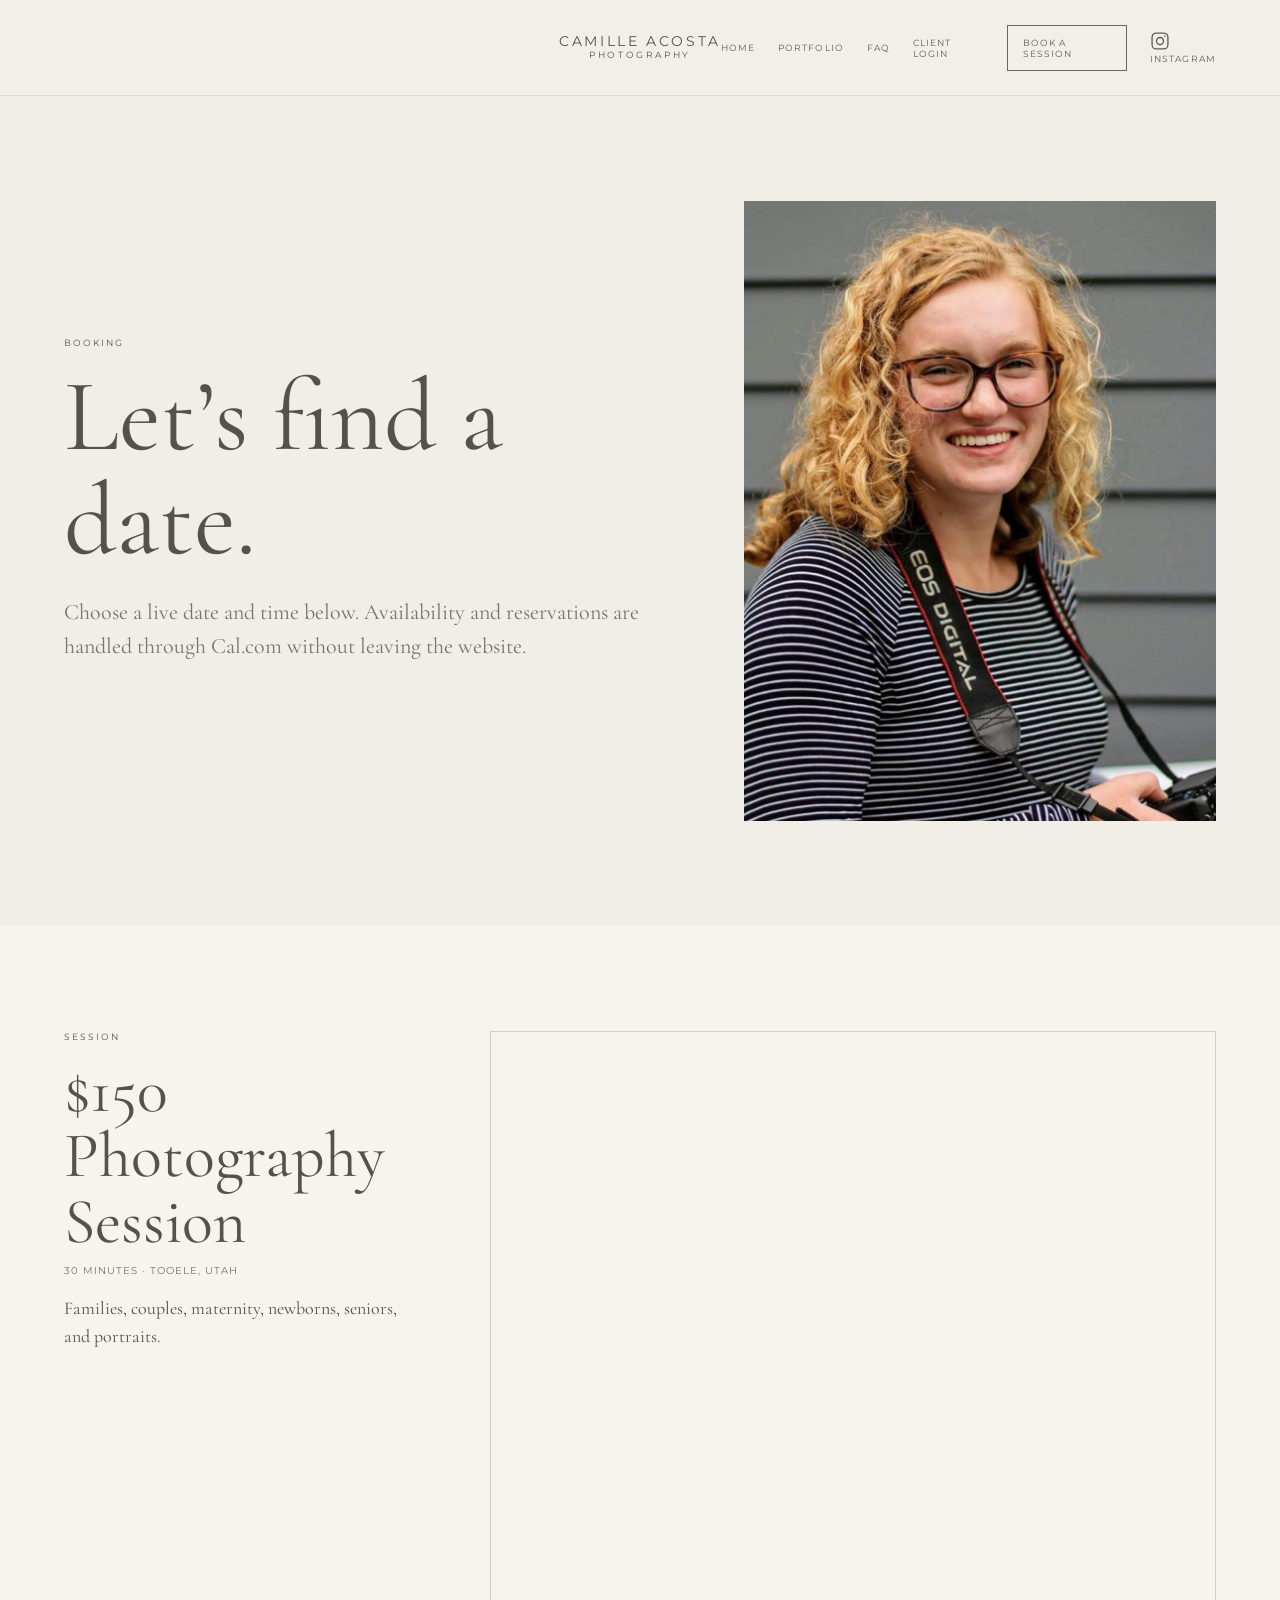
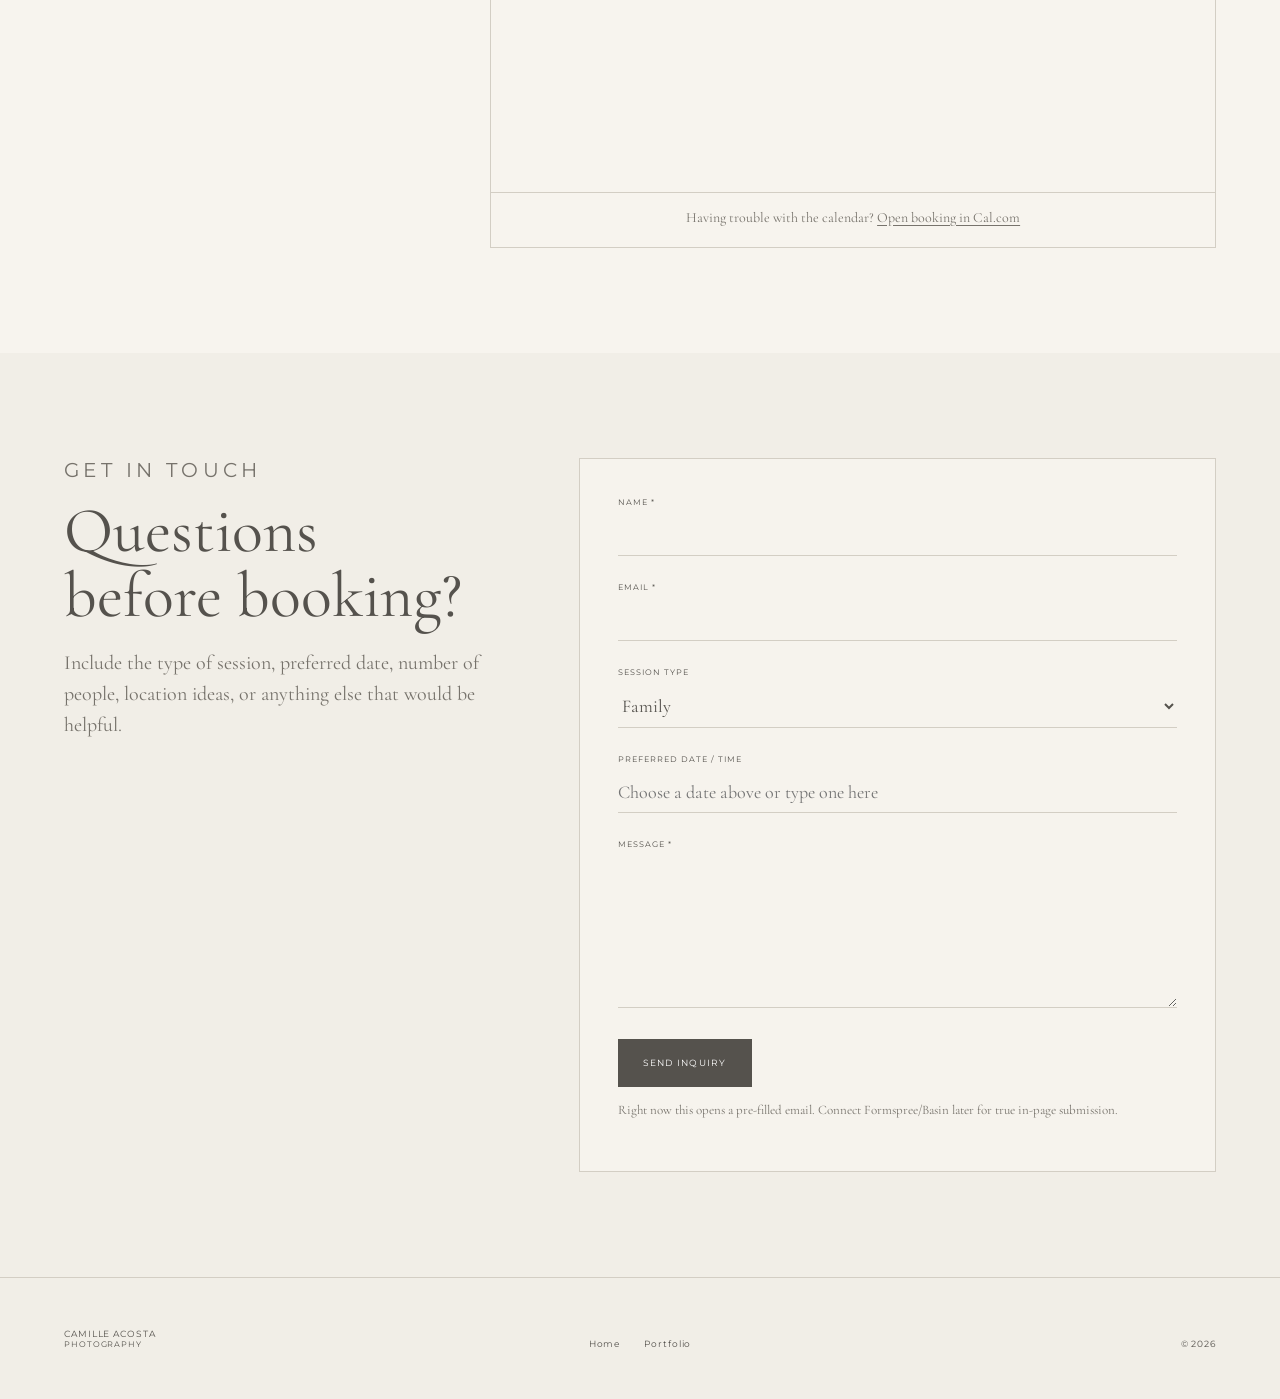
==== commit d7c3c73c: "Add files via upload" ====
--- a/booking.html
+++ b/booking.html
@@ -4,6 +4,8 @@
   <link rel="shortcut icon" href="/favicon.ico">
   <link rel="apple-touch-icon" href="/apple-touch-icon.png">
 <meta charset="utf-8"><meta name="viewport" content="width=device-width, initial-scale=1, viewport-fit=cover"><title>Book a Session | Camille Acosta Photography</title><link rel="preconnect" href="https://fonts.googleapis.com"><link rel="preconnect" href="https://fonts.gstatic.com" crossorigin><link href="https://fonts.googleapis.com/css2?family=Cormorant+Garamond:wght@400;500;600&family=Montserrat:wght@300;400;500&display=swap" rel="stylesheet"><link rel="stylesheet" href="site-v2.css">  <link rel="stylesheet" href="camille-navigation.css">
+<link rel="stylesheet" href="website-public.css">
+<script>document.documentElement.classList.add('content-loading');setTimeout(()=>document.documentElement.classList.remove('content-loading'),11000);</script>
 </head><body><header class="unified-header">
   <a class="unified-brand" href="index.html">
     <span>CAMILLE ACOSTA</span>
@@ -21,7 +23,7 @@
     <a href="client.html" class="client-login-link">Client Login</a><a href="booking.html" data-page="booking" class="unified-book">Book a Session</a>
   </nav>
 </header>
-<main><section class="booking-head section"><div class="reveal"><p class="eyebrow">Booking</p><h1>Let’s find a date.</h1><p class="lede">Choose a live date and time below. Availability and reservations are handled through Cal.com without leaving the website.</p></div><img loading="lazy" decoding="async" class="reveal" src="assets/camille-portrait.jpg" alt="Camille Acosta"></section>
+<main><section class="booking-head section"><div class="reveal"><p class="eyebrow">Booking</p><h1 data-content="booking.heading">Let’s find a date.</h1><p class="lede" data-content="booking.intro">Choose a live date and time below. Availability and reservations are handled through Cal.com without leaving the website.</p></div><img loading="lazy" decoding="async" class="reveal" src="assets/camille-portrait.jpg" alt="Camille Acosta"></section>
 <section class="booking section"><aside class="session reveal"><p class="eyebrow">Session</p><h2><span data-session-price>$150</span> <span data-session-title>Photography Session</span></h2><p class="mini"><span data-session-duration>30 minutes</span> · <span data-session-location>Tooele, Utah</span></p><p data-session-description>Families, couples, maternity, newborns, seniors, and portraits.</p></aside><div class="calendar reveal cal-live-card"><div class="real-cal-wrap">
   <iframe class="real-cal-frame" data-cal-embed
     src="https://cal.com/camille-acosta-photography/30min?embed=true&theme=light&layout=month_view"
@@ -30,5 +32,5 @@
   <p class="real-cal-fallback">Having trouble with the calendar?
     <a data-cal-fallback href="https://cal.com/camille-acosta-photography/30min" target="_blank" rel="noopener">Open booking in Cal.com</a>
   </p>
-</div></div></section><section id="contact" class="contact section"><div class="contact-copy reveal"><p class="eyebrow">Get in touch</p><h2>Questions before booking?</h2><p>Include the type of session, preferred date, number of people, location ideas, or anything else that would be helpful.</p></div><form id="contactForm" class="contact-form reveal"><label>Name *</label><input name="name" required><label>Email *</label><input type="email" name="email" required><label>Session type</label><select name="session"><option>Family</option><option>Couples</option><option>Maternity</option><option>Newborn</option><option>Senior</option><option>Portrait</option><option>Other</option></select><label>Preferred date / time</label><input id="preferredDate" name="preferred-date" placeholder="Choose a date above or type one here"><label>Message *</label><textarea name="message" rows="6" required></textarea><button class="btn dark" type="submit">Send inquiry</button><p class="form-note">Right now this opens a pre-filled email. Connect Formspree/Basin later for true in-page submission.</p></form></section></main><footer><div>CAMILLE ACOSTA<small>PHOTOGRAPHY</small></div><div><a href="index.html">Home</a><a href="portfolio.html">Portfolio</a></div><div>© 2026</div></footer><script src="cms-content.js?v=20261007b"></script>  <script src="camille-navigation.js" defer></script>
+</div></div></section><section id="contact" class="contact section"><div class="contact-copy reveal"><p class="eyebrow">Get in touch</p><h2 data-content="booking.contact_heading">Questions before booking?</h2><p data-content="booking.contact_intro">Include the type of session, preferred date, number of people, location ideas, or anything else that would be helpful.</p></div><form id="contactForm" class="contact-form reveal"><label>Name *</label><input name="name" required><label>Email *</label><input type="email" name="email" required><label>Session type</label><select name="session"><option>Family</option><option>Couples</option><option>Maternity</option><option>Newborn</option><option>Senior</option><option>Portrait</option><option>Other</option></select><label>Preferred date / time</label><input id="preferredDate" name="preferred-date" placeholder="Choose a date above or type one here"><label>Message *</label><textarea name="message" rows="6" required></textarea><button class="btn dark" type="submit">Send inquiry</button><p class="form-note">Right now this opens a pre-filled email. Connect Formspree/Basin later for true in-page submission.</p></form></section></main><footer><div>CAMILLE ACOSTA<small>PHOTOGRAPHY</small></div><div><a href="index.html">Home</a><a href="portfolio.html">Portfolio</a></div><div>© 2026</div></footer><script src="cms-content.js?v=20261008v3"></script>  <script src="camille-navigation.js?v=20261008v3" defer></script>
 </body></html>
--- a/camille-navigation.css
+++ b/camille-navigation.css
@@ -1,22 +1,41 @@
-/* Instagram and full-height mobile drawer. Loaded after existing styles. */
-.camille-instagram{display:inline-flex!important;align-items:center;gap:8px;text-decoration:none;color:#5d5a54}.camille-instagram svg{flex:none}.camille-instagram span{font:inherit}
-.camille-nav-backdrop{display:none}
+/* Isolated mobile drawer: hidden until a deliberate click. */
+.camille-instagram{display:inline-flex;align-items:center;gap:8px;text-decoration:none;color:#5d5a54}
+.camille-instagram svg{flex:none}
+.camille-drawer,.camille-drawer-backdrop{display:none}
 @media(max-width:820px){
- body.camille-nav-open{overflow:hidden!important;touch-action:none}
- .camille-nav-backdrop{display:block;position:fixed;inset:0;background:rgba(28,27,26,.46);opacity:0;visibility:hidden;pointer-events:none;z-index:4000;transition:opacity .28s ease,visibility .28s ease}
- .camille-nav-backdrop.open{opacity:1;visibility:visible;pointer-events:auto}
- .unified-header,.studio-header,.mini-header{z-index:auto!important}
- .unified-menu{display:block!important;position:relative!important;z-index:4102!important;flex:none;border:0;background:transparent;width:48px;height:48px;cursor:pointer}
- .unified-menu span{display:block!important;width:25px!important;height:1px!important;margin:6px auto!important;background:#57534c!important;transition:transform .25s,opacity .25s}
- .unified-menu.open span:nth-child(1){transform:translateY(7px) rotate(45deg)}
- .unified-menu.open span:nth-child(2){opacity:0}
- .unified-menu.open span:nth-child(3){transform:translateY(-7px) rotate(-45deg)}
- .unified-nav{display:flex!important;position:fixed!important;inset:0 auto 0 0!important;top:0!important;bottom:0!important;left:0!important;right:auto!important;width:min(78vw,360px)!important;height:100dvh!important;max-height:100dvh!important;box-sizing:border-box!important;z-index:4101!important;background:#f2efe8!important;opacity:1!important;visibility:visible!important;transform:translateX(-105%)!important;transition:transform .3s ease!important;flex-direction:column!important;align-items:stretch!important;justify-content:flex-start!important;gap:0!important;padding:clamp(90px,14vh,125px) 24px max(30px,env(safe-area-inset-bottom))!important;overflow-y:auto!important;box-shadow:3px 0 18px rgba(0,0,0,.08)}
- .unified-nav.open{transform:translateX(0)!important}
- .unified-nav a{width:100%!important;min-height:54px!important;display:flex!important;align-items:center!important;justify-content:flex-start!important;padding:0!important;margin:0!important;text-align:left!important;border:0!important;border-bottom:1px solid #d7d1c7!important;color:#57534c!important;letter-spacing:.12em!important;font:11px Montserrat,Arial,sans-serif!important;text-transform:uppercase!important}
- .unified-nav .unified-book{margin-top:18px!important;justify-content:center!important;border:1px solid #57534c!important;background:#57534c!important;color:#fff!important;min-height:52px!important}
- .unified-nav .camille-instagram{margin-top:auto!important;border:0!important;padding-top:25px!important;min-height:55px!important;gap:10px!important}
- .unified-nav .camille-instagram span{font:11px Montserrat,Arial,sans-serif!important}
- .studio-header .unified-menu,.mini-header .unified-menu{margin-left:auto!important}
+  html.camille-drawer-open,body.camille-drawer-open{overflow:hidden!important}
+  /* Disable legacy mobile navigation entirely; the independent drawer replaces it. */
+  .unified-header .unified-nav,.studio-header .unified-nav,.mini-header .unified-nav{display:none!important}
+  .unified-menu{display:flex!important;flex-direction:column;align-items:center;justify-content:center;gap:6px;position:relative!important;z-index:1!important;width:48px;height:48px;padding:0!important;border:0;background:transparent;cursor:pointer}
+  .unified-menu span{display:block!important;width:25px!important;height:1px!important;margin:0!important;background:#57534c!important;transform:none!important;opacity:1!important}
+  .camille-drawer-backdrop{display:block;position:fixed;inset:0;z-index:99990;background:rgba(29,27,25,.48);opacity:0;visibility:hidden;pointer-events:none;transition:opacity .25s,visibility .25s}
+  .camille-drawer{display:flex;position:fixed;inset:0 auto 0 0;z-index:99991;width:min(78vw,360px);height:100vh;height:100dvh;box-sizing:border-box;flex-direction:column;background:#f2efe8;transform:translate3d(-105%,0,0);visibility:hidden;pointer-events:none;transition:transform .28s ease,visibility .28s;overflow-y:auto;padding:28px 25px max(35px,env(safe-area-inset-bottom));box-shadow:4px 0 22px rgba(0,0,0,.08)}
+  .camille-drawer.is-open{transform:translate3d(0,0,0);visibility:visible;pointer-events:auto}
+  .camille-drawer-backdrop.is-open{opacity:1;visibility:visible;pointer-events:auto}
+  .camille-drawer-close{align-self:flex-start;border:0;background:none;font-size:34px;font-weight:200;line-height:1;color:#57534c;cursor:pointer;padding:5px 8px;margin:0 0 55px -8px}
+  .camille-drawer-links{display:flex;flex-direction:column;gap:0}
+  .camille-drawer-links a{display:flex;align-items:center;min-height:60px;border-bottom:1px solid #d8d2c8;color:#57534c;text-decoration:none;font:11px Montserrat,Arial,sans-serif;letter-spacing:.15em;text-transform:uppercase}
+  .camille-drawer-links .client-login-link{margin-top:15px;border-bottom:0;font-size:10px}
+  .camille-drawer-links .unified-book{margin-top:18px;min-height:55px;background:#57534c;color:white;justify-content:center;border:1px solid #57534c}
+  .camille-drawer-links .camille-instagram{margin-top:32px;border:0;gap:10px}
+  .camille-drawer-links .camille-instagram span{font:11px Montserrat,Arial,sans-serif;letter-spacing:.12em}
+  body.camille-drawer-open .simple-mobile-book{visibility:hidden!important}
 }
-@media(prefers-reduced-motion:reduce){.unified-nav,.camille-nav-backdrop,.unified-menu span{transition:none!important}}
+@media(prefers-reduced-motion:reduce){.camille-drawer,.camille-drawer-backdrop{transition:none!important}}
+/* V3 category links: styles shared on every site page. The drawer remains hidden by default. */
+.desktop-portfolio-group{display:inline-flex;align-items:center;position:relative;gap:1px}
+.desktop-portfolio-group>.portfolio-desktop-toggle{background:transparent;border:0;width:22px;padding:3px;cursor:pointer;color:inherit;font:14px Montserrat,sans-serif}
+.desktop-portfolio-submenu{position:absolute;left:-18px;top:100%;min-width:180px;padding:15px 10px;background:#f7f4ee;box-shadow:0 14px 24px rgba(40,36,30,.13);border:1px solid #d7d1c7;display:none;z-index:1500}
+.desktop-portfolio-group:hover .desktop-portfolio-submenu,.desktop-portfolio-group:focus-within .desktop-portfolio-submenu,.desktop-portfolio-group.is-open .desktop-portfolio-submenu{display:flex;flex-direction:column}
+.unified-nav .desktop-portfolio-submenu a{display:block;padding:12px 10px;font:10px Montserrat,sans-serif;letter-spacing:.1em;text-decoration:none;white-space:nowrap}
+.desktop-portfolio-submenu a:hover{background:#ede8df}
+.camille-drawer-portfolio-line{display:flex;align-items:center;gap:0;border-bottom:1px solid #d8d2c8}
+.camille-drawer-portfolio-line a{flex:1;border:0!important}
+.camille-drawer-portfolio-toggle{border:0;background:transparent;color:#57534c;width:45px;min-height:58px;cursor:pointer;font:20px Montserrat,sans-serif;align-self:center}
+.camille-drawer-categories{display:none;flex-direction:column;padding:5px 0 12px 20px;background:#f2efe8}
+.camille-drawer-categories.is-expanded{display:flex}
+@media(max-width:820px){
+ .desktop-portfolio-group>.portfolio-desktop-toggle,.desktop-portfolio-submenu{display:none!important}
+ .camille-drawer-links .camille-drawer-categories a{min-height:41px;border:0;font-size:10px;letter-spacing:.1em;color:#777168}
+ .camille-drawer-links .camille-drawer-portfolio-line a{min-height:60px}
+}
--- a/website-public.css
+++ b/website-public.css
@@ -0,0 +1,11 @@
+/* Avoid a momentary flash of outdated hard-coded text before the published Studio copy arrives. */
+html.content-loading [data-hero-title],
+html.content-loading [data-location-line],
+html.content-loading [data-intro-text],
+html.content-loading [data-session-title],
+html.content-loading [data-session-price],
+html.content-loading [data-session-duration],
+html.content-loading [data-session-location],
+html.content-loading [data-session-description],
+html.content-loading [data-faq-list],
+html.content-loading [data-content]{visibility:hidden}
